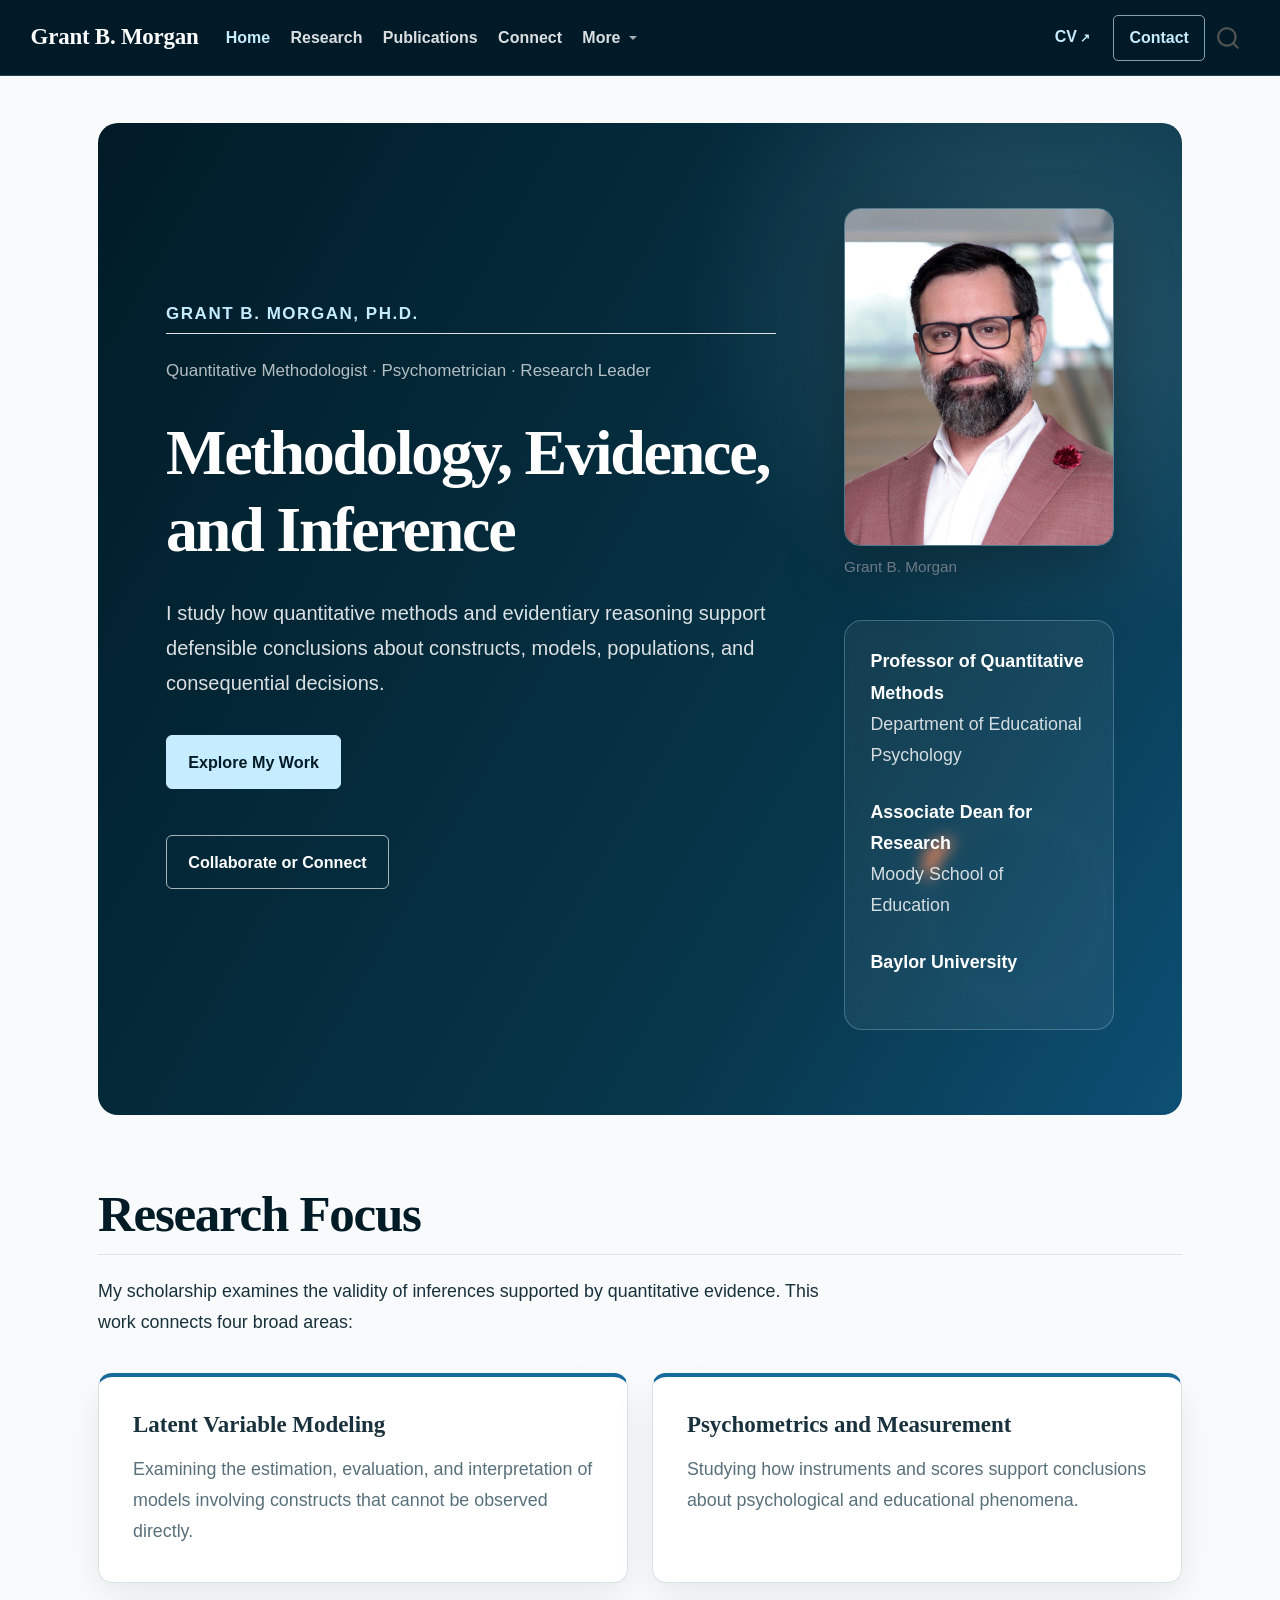
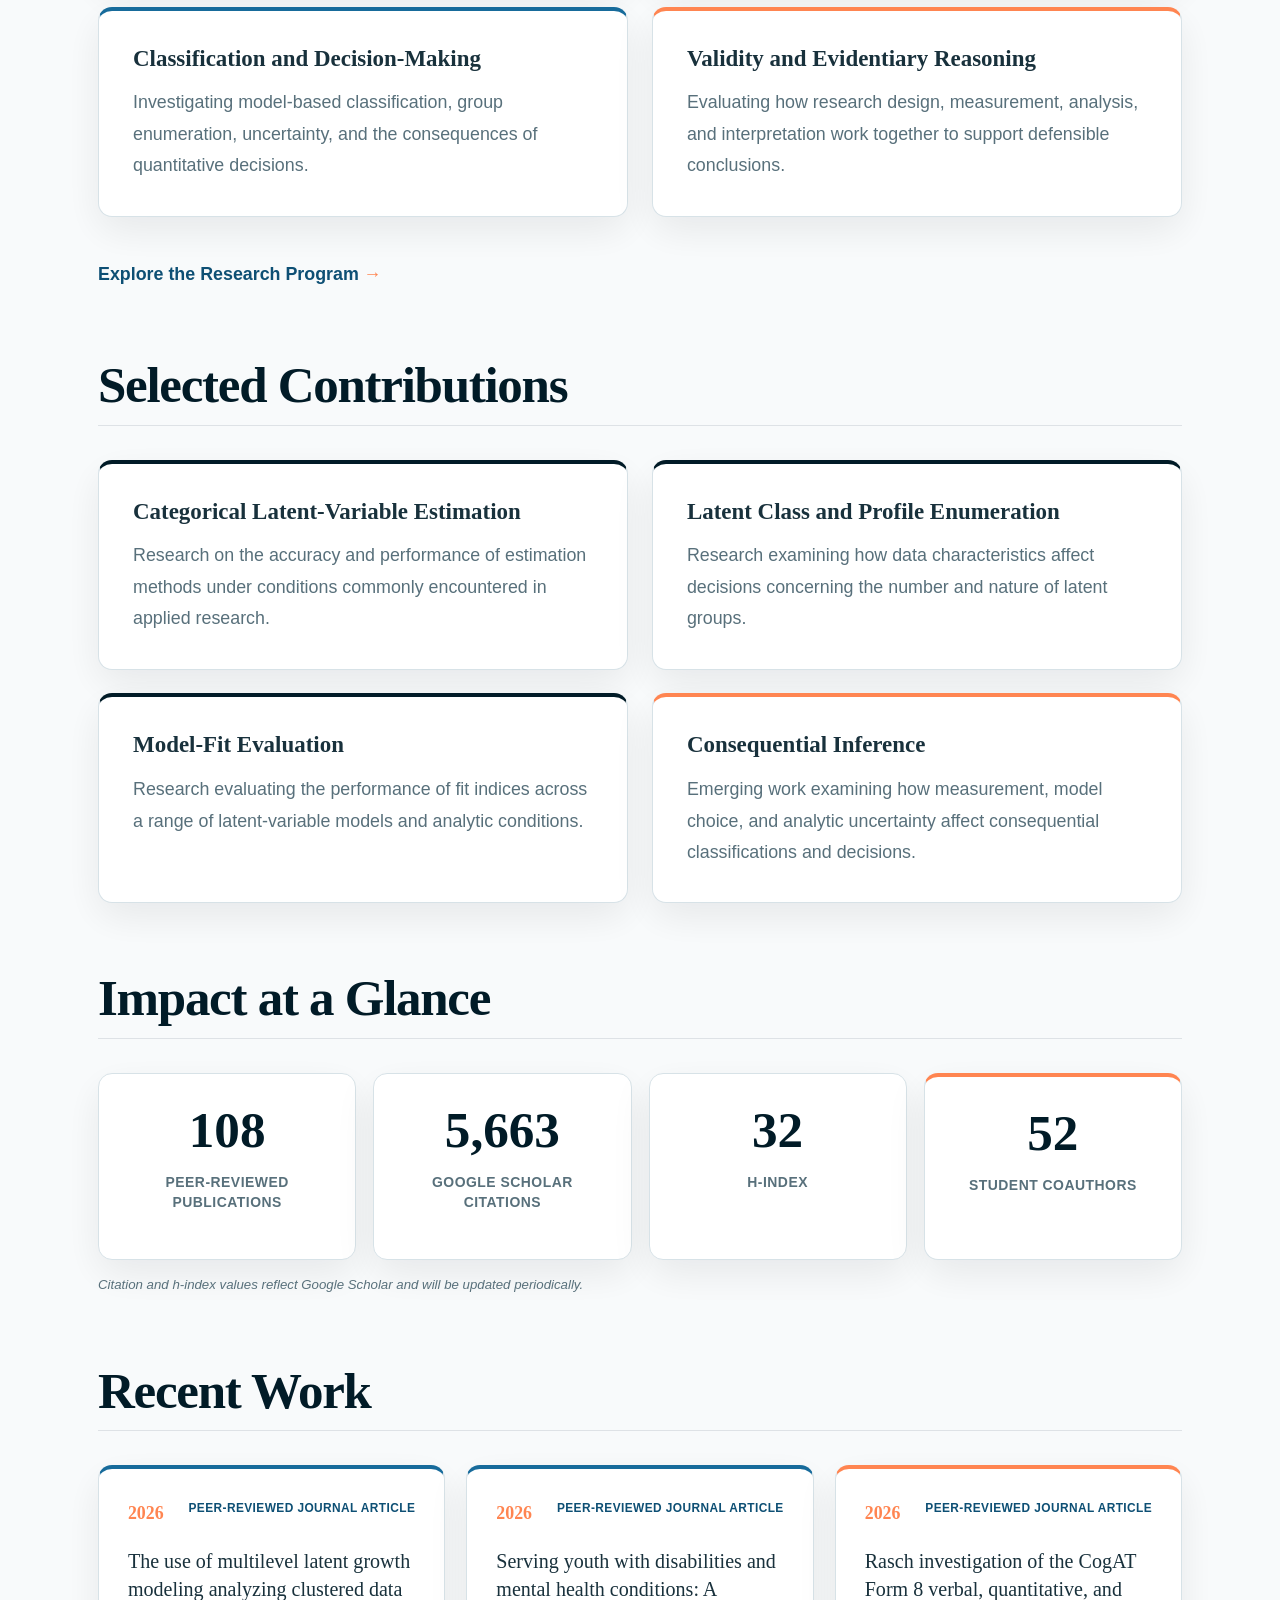
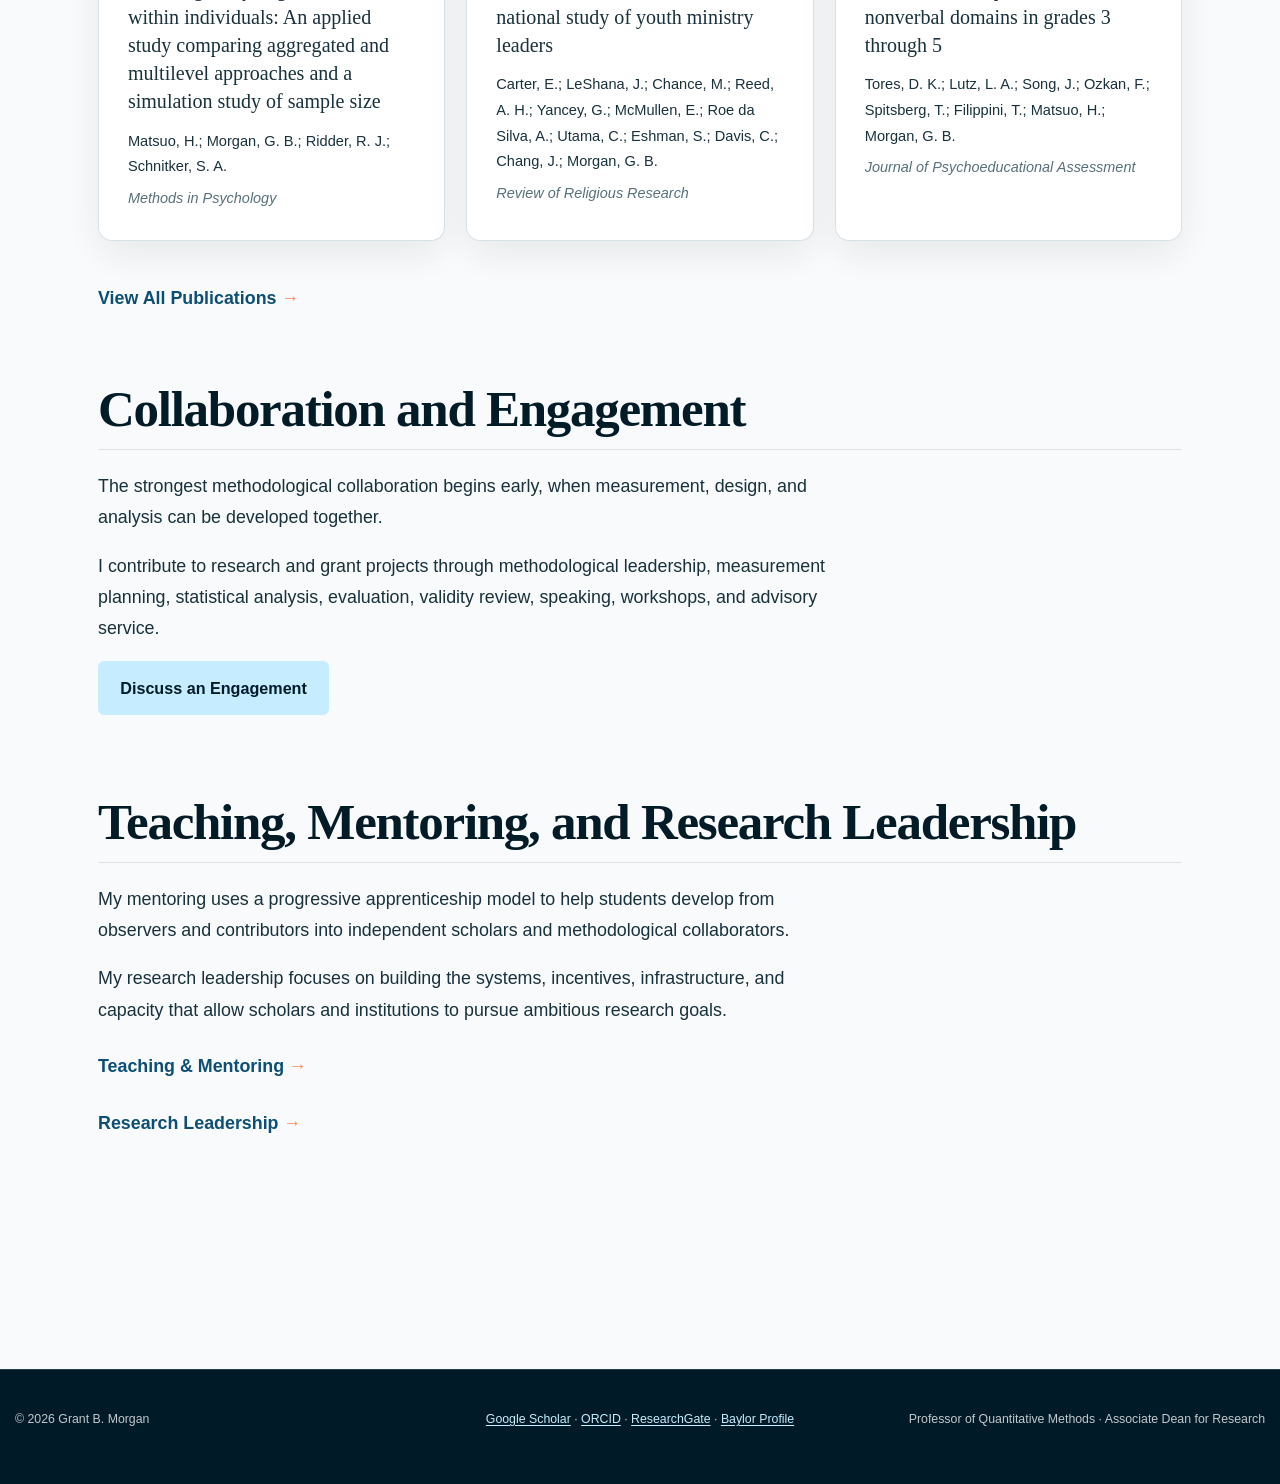
==== docs/index.html @ e9655614 "Initial website commit" ====
<!DOCTYPE html>
<html xmlns="http://www.w3.org/1999/xhtml" lang="en" xml:lang="en"><head>

<meta charset="utf-8">
<meta name="generator" content="quarto-1.9.38">

<meta name="viewport" content="width=device-width, initial-scale=1.0, user-scalable=yes">


<title>Grant B. Morgan</title>
<style>
/* Default styles provided by pandoc.
** See https://pandoc.org/MANUAL.html#variables-for-html for config info.
*/
code{white-space: pre-wrap;}
span.smallcaps{font-variant: small-caps;}
div.columns{display: flex; gap: min(4vw, 1.5em);}
div.column{flex: auto; overflow-x: auto;}
div.hanging-indent{margin-left: 1.5em; text-indent: -1.5em;}
ul.task-list{list-style: none;}
ul.task-list li input[type="checkbox"] {
  width: 0.8em;
  margin: 0 0.8em 0.2em -1em; /* quarto-specific, see https://github.com/quarto-dev/quarto-cli/issues/4556 */ 
  vertical-align: middle;
}
</style>


<script src="site_libs/quarto-nav/quarto-nav.js"></script>
<script src="site_libs/quarto-nav/headroom.min.js"></script>
<script src="site_libs/clipboard/clipboard.min.js"></script>
<script src="site_libs/quarto-search/autocomplete.umd.js"></script>
<script src="site_libs/quarto-search/fuse.min.js"></script>
<script src="site_libs/quarto-search/quarto-search.js"></script>
<meta name="quarto:offset" content="./">
<script src="site_libs/quarto-html/quarto.js" type="module"></script>
<script src="site_libs/quarto-html/tabsets/tabsets.js" type="module"></script>
<script src="site_libs/quarto-html/popper.min.js"></script>
<script src="site_libs/quarto-html/tippy.umd.min.js"></script>
<script src="site_libs/quarto-html/anchor.min.js"></script>
<link href="site_libs/quarto-html/tippy.css" rel="stylesheet">
<link href="site_libs/quarto-html/quarto-syntax-highlighting-15634bcf2e68342d4ad2dfa704d543f6.css" rel="stylesheet" id="quarto-text-highlighting-styles">
<script src="site_libs/bootstrap/bootstrap.min.js"></script>
<link href="site_libs/bootstrap/bootstrap-icons.css" rel="stylesheet">
<link href="site_libs/bootstrap/bootstrap-158031087360bce0ff56dc785ce39e06.min.css" rel="stylesheet" append-hash="true" id="quarto-bootstrap" data-mode="light">
<script id="quarto-search-options" type="application/json">{
  "location": "navbar",
  "copy-button": false,
  "collapse-after": 3,
  "panel-placement": "end",
  "type": "overlay",
  "limit": 50,
  "keyboard-shortcut": [
    "f",
    "/",
    "s"
  ],
  "show-item-context": false,
  "language": {
    "search-no-results-text": "No results",
    "search-matching-documents-text": "matching documents",
    "search-copy-link-title": "Copy link to search",
    "search-hide-matches-text": "Hide additional matches",
    "search-more-match-text": "more match in this document",
    "search-more-matches-text": "more matches in this document",
    "search-clear-button-title": "Clear",
    "search-text-placeholder": "",
    "search-detached-cancel-button-title": "Cancel",
    "search-submit-button-title": "Submit",
    "search-label": "Search"
  }
}</script>


<link rel="stylesheet" href="styles.css">
</head>

<body class="nav-fixed quarto-light">

<div id="quarto-search-results"></div>
  <header id="quarto-header" class="headroom fixed-top">
    <nav class="navbar navbar-expand-lg " data-bs-theme="dark">
      <div class="navbar-container container-fluid">
      <div class="navbar-brand-container mx-auto">
    <a class="navbar-brand" href="./index.html">
    <span class="navbar-title">Grant B. Morgan</span>
    </a>
  </div>
            <div id="quarto-search" class="" title="Search"></div>
          <button class="navbar-toggler" type="button" data-bs-toggle="collapse" data-bs-target="#navbarCollapse" aria-controls="navbarCollapse" role="menu" aria-expanded="false" aria-label="Toggle navigation" onclick="if (window.quartoToggleHeadroom) { window.quartoToggleHeadroom(); }">
  <span class="navbar-toggler-icon"></span>
</button>
          <div class="collapse navbar-collapse" id="navbarCollapse">
            <ul class="navbar-nav navbar-nav-scroll me-auto">
  <li class="nav-item">
    <a class="nav-link active" href="./index.html" aria-current="page"> 
<span class="menu-text">Home</span></a>
  </li>  
  <li class="nav-item">
    <a class="nav-link" href="./research.html"> 
<span class="menu-text">Research</span></a>
  </li>  
  <li class="nav-item">
    <a class="nav-link" href="./publications.html"> 
<span class="menu-text">Publications</span></a>
  </li>  
  <li class="nav-item">
    <a class="nav-link" href="./engagement.html"> 
<span class="menu-text">Connect</span></a>
  </li>  
  <li class="nav-item dropdown ">
    <a class="nav-link dropdown-toggle" href="#" id="nav-menu-more" role="link" data-bs-toggle="dropdown" aria-expanded="false">
 <span class="menu-text">More</span>
    </a>
    <ul class="dropdown-menu" aria-labelledby="nav-menu-more">    
        <li>
    <a class="dropdown-item" href="./teaching.html">
 <span class="dropdown-text">Teaching &amp; Mentoring</span></a>
  </li>  
        <li>
    <a class="dropdown-item" href="./leadership.html">
 <span class="dropdown-text">Leadership</span></a>
  </li>  
        <li>
    <a class="dropdown-item" href="./resources.html">
 <span class="dropdown-text">Resources</span></a>
  </li>  
        <li>
    <a class="dropdown-item" href="./about.html">
 <span class="dropdown-text">About</span></a>
  </li>  
    </ul>
  </li>
</ul>
            <ul class="navbar-nav navbar-nav-scroll ms-auto">
  <li class="nav-item">
    <a class="nav-link" href="./assets/documents/grant-morgan-cv.pdf" target="_blank"> 
<span class="menu-text">CV</span></a>
  </li>  
  <li class="nav-item">
    <a class="nav-link" href="./contact.html"> 
<span class="menu-text">Contact</span></a>
  </li>  
</ul>
          </div> <!-- /navcollapse -->
            <div class="quarto-navbar-tools">
</div>
      </div> <!-- /container-fluid -->
    </nav>
</header>
<!-- content -->
<div id="quarto-content" class="quarto-container page-columns page-rows-contents page-layout-full page-navbar">
<!-- sidebar -->
<!-- margin-sidebar -->
    
<!-- main -->
<main class="content column-page" id="quarto-document-content"><header id="title-block-header" class="quarto-title-block"></header>




<div class="hero-section">
<div class="hero-content">
<section id="grant-b.-morgan-ph.d." class="level2">
<h2 class="anchored" data-anchor-id="grant-b.-morgan-ph.d.">Grant B. Morgan, Ph.D.</h2>
<section id="quantitative-methodologist-psychometrician-research-leader" class="level3">
<h3 class="anchored" data-anchor-id="quantitative-methodologist-psychometrician-research-leader">Quantitative Methodologist · Psychometrician · Research Leader</h3>
</section>
</section>
<section id="methodology-evidence-and-inference" class="level1">
<h1>Methodology, Evidence, and Inference</h1>
<p>I study how quantitative methods and evidentiary reasoning support defensible conclusions about constructs, models, populations, and consequential decisions.</p>
<p><a href="./research.html" class="btn btn-primary">Explore My Work</a></p>
<p><a href="./engagement.html" class="btn btn-outline-primary">Collaborate or Connect</a></p>
</section>
</div>
<div class="hero-profile">
<div class="quarto-figure quarto-figure-center">
<figure class="figure">
<p><img src="assets/images/grant-morgan-headshot.png" class="hero-headshot img-fluid figure-img"></p>
<figcaption>Grant B. Morgan</figcaption>
</figure>
</div>
<div class="hero-appointments">
<p><strong>Professor of Quantitative Methods</strong><br>
Department of Educational Psychology</p>
<p><strong>Associate Dean for Research</strong><br>
Moody School of Education</p>
<p><strong>Baylor University</strong></p>
</div>
</div>
</div>
<section id="research-focus" class="level2">
<h2 class="anchored" data-anchor-id="research-focus">Research Focus</h2>
<p>My scholarship examines the validity of inferences supported by quantitative evidence. This work connects four broad areas:</p>
<div class="research-grid">
<section id="latent-variable-modeling" class="level3 research-card">
<h3 class="anchored" data-anchor-id="latent-variable-modeling">Latent Variable Modeling</h3>
<p>Examining the estimation, evaluation, and interpretation of models involving constructs that cannot be observed directly.</p>
</section>
<section id="psychometrics-and-measurement" class="level3 research-card">
<h3 class="anchored" data-anchor-id="psychometrics-and-measurement">Psychometrics and Measurement</h3>
<p>Studying how instruments and scores support conclusions about psychological and educational phenomena.</p>
</section>
<section id="classification-and-decision-making" class="level3 research-card">
<h3 class="anchored" data-anchor-id="classification-and-decision-making">Classification and Decision-Making</h3>
<p>Investigating model-based classification, group enumeration, uncertainty, and the consequences of quantitative decisions.</p>
</section>
<section id="validity-and-evidentiary-reasoning" class="level3 research-card">
<h3 class="anchored" data-anchor-id="validity-and-evidentiary-reasoning">Validity and Evidentiary Reasoning</h3>
<p>Evaluating how research design, measurement, analysis, and interpretation work together to support defensible conclusions.</p>
</section>
</div>
<p><a href="./research.html" class="section-link">Explore the Research Program</a></p>
</section>
<section id="selected-contributions" class="level2">
<h2 class="anchored" data-anchor-id="selected-contributions">Selected Contributions</h2>
<div class="contribution-grid">
<section id="categorical-latent-variable-estimation" class="level3 contribution-card">
<h3 class="anchored" data-anchor-id="categorical-latent-variable-estimation">Categorical Latent-Variable Estimation</h3>
<p>Research on the accuracy and performance of estimation methods under conditions commonly encountered in applied research.</p>
</section>
<section id="latent-class-and-profile-enumeration" class="level3 contribution-card">
<h3 class="anchored" data-anchor-id="latent-class-and-profile-enumeration">Latent Class and Profile Enumeration</h3>
<p>Research examining how data characteristics affect decisions concerning the number and nature of latent groups.</p>
</section>
<section id="model-fit-evaluation" class="level3 contribution-card">
<h3 class="anchored" data-anchor-id="model-fit-evaluation">Model-Fit Evaluation</h3>
<p>Research evaluating the performance of fit indices across a range of latent-variable models and analytic conditions.</p>
</section>
<section id="consequential-inference" class="level3 contribution-card">
<h3 class="anchored" data-anchor-id="consequential-inference">Consequential Inference</h3>
<p>Emerging work examining how measurement, model choice, and analytic uncertainty affect consequential classifications and decisions.</p>
</section>
</div>
</section>
<section id="impact-at-a-glance" class="level2">
<h2 class="anchored" data-anchor-id="impact-at-a-glance">Impact at a Glance</h2>
<div class="impact-metrics">
<div class="impact-metric">
<p><span class="impact-number">108</span></p>
<p><span class="impact-label">Peer-Reviewed Publications</span></p>
</div>
<div class="impact-metric">
<p><span class="impact-number">5,663</span></p>
<p><span class="impact-label">Google Scholar Citations</span></p>
</div>
<div class="impact-metric">
<p><span class="impact-number">32</span></p>
<p><span class="impact-label">h-index</span></p>
</div>
<div class="impact-metric">
<p><span class="impact-number">52</span></p>
<p><span class="impact-label">Student Coauthors</span></p>
</div>
</div>
<p class="impact-note">
Citation and h-index values reflect Google Scholar and will be updated periodically.
</p>
</section>
<section id="recent-work" class="level2">
<h2 class="anchored" data-anchor-id="recent-work">Recent Work</h2>
<div class="home-publication-grid">
<article class="home-publication-card">
<div class="home-publication-topline">
<span class="home-publication-year">2026</span><span class="home-publication-type">Peer-Reviewed Journal Article</span>
</div>
<h3 class="anchored">
<a href="https://doi.org/10.1016/j.metip.2026.100245" target="_blank" rel="noopener noreferrer">The use of multilevel latent growth modeling analyzing clustered data within individuals: An applied study comparing aggregated and multilevel approaches and a simulation study of sample size</a>
</h3>
<p class="home-publication-authors">
Matsuo, H.; Morgan, G. B.; Ridder, R. J.; Schnitker, S. A.
</p>
<p class="home-publication-source">
<em>Methods in Psychology</em>
</p>
</article>
<article class="home-publication-card">
<div class="home-publication-topline">
<span class="home-publication-year">2026</span><span class="home-publication-type">Peer-Reviewed Journal Article</span>
</div>
<h3 class="anchored">
<a href="https://doi.org/10.1177/0034673X261464746" target="_blank" rel="noopener noreferrer">Serving youth with disabilities and mental health conditions: A national study of youth ministry leaders</a>
</h3>
<p class="home-publication-authors">
Carter, E.; LeShana, J.; Chance, M.; Reed, A. H.; Yancey, G.; McMullen, E.; Roe da Silva, A.; Utama, C.; Eshman, S.; Davis, C.; Chang, J.; Morgan, G. B.
</p>
<p class="home-publication-source">
<em>Review of Religious Research</em>
</p>
</article>
<article class="home-publication-card">
<div class="home-publication-topline">
<span class="home-publication-year">2026</span><span class="home-publication-type">Peer-Reviewed Journal Article</span>
</div>
<h3 class="anchored">
<a href="https://doi.org/10.1177/07342829251381509" target="_blank" rel="noopener noreferrer">Rasch investigation of the CogAT Form 8 verbal, quantitative, and nonverbal domains in grades 3 through 5</a>
</h3>
<p class="home-publication-authors">
Tores, D. K.; Lutz, L. A.; Song, J.; Ozkan, F.; Spitsberg, T.; Filippini, T.; Matsuo, H.; Morgan, G. B.
</p>
<p class="home-publication-source">
<em>Journal of Psychoeducational Assessment</em>
</p>
</article>
</div>
<p><a href="./publications.html" class="section-link">View All Publications</a></p>
</section>
<section id="collaboration-and-engagement" class="level2">
<h2 class="anchored" data-anchor-id="collaboration-and-engagement">Collaboration and Engagement</h2>
<p>The strongest methodological collaboration begins early, when measurement, design, and analysis can be developed together.</p>
<p>I contribute to research and grant projects through methodological leadership, measurement planning, statistical analysis, evaluation, validity review, speaking, workshops, and advisory service.</p>
<p><a href="./engagement.html" class="btn btn-primary">Discuss an Engagement</a></p>
</section>
<section id="teaching-mentoring-and-research-leadership" class="level2">
<h2 class="anchored" data-anchor-id="teaching-mentoring-and-research-leadership">Teaching, Mentoring, and Research Leadership</h2>
<p>My mentoring uses a progressive apprenticeship model to help students develop from observers and contributors into independent scholars and methodological collaborators.</p>
<p>My research leadership focuses on building the systems, incentives, infrastructure, and capacity that allow scholars and institutions to pursue ambitious research goals.</p>
<p><a href="./teaching.html" class="section-link">Teaching &amp; Mentoring</a></p>
<p><a href="./leadership.html" class="section-link">Research Leadership</a></p>


</section>

</main> <!-- /main -->
<script id="quarto-html-after-body" type="application/javascript">
  window.document.addEventListener("DOMContentLoaded", function (event) {
    const icon = "";
    const anchorJS = new window.AnchorJS();
    anchorJS.options = {
      placement: 'right',
      icon: icon
    };
    anchorJS.add('.anchored');
    const isCodeAnnotation = (el) => {
      for (const clz of el.classList) {
        if (clz.startsWith('code-annotation-')) {                     
          return true;
        }
      }
      return false;
    }
    const onCopySuccess = function(e) {
      // button target
      const button = e.trigger;
      // don't keep focus
      button.blur();
      // flash "checked"
      button.classList.add('code-copy-button-checked');
      var currentTitle = button.getAttribute("title");
      button.setAttribute("title", "Copied!");
      let tooltip;
      if (window.bootstrap) {
        button.setAttribute("data-bs-toggle", "tooltip");
        button.setAttribute("data-bs-placement", "left");
        button.setAttribute("data-bs-title", "Copied!");
        tooltip = new bootstrap.Tooltip(button, 
          { trigger: "manual", 
            customClass: "code-copy-button-tooltip",
            offset: [0, -8]});
        tooltip.show();    
      }
      setTimeout(function() {
        if (tooltip) {
          tooltip.hide();
          button.removeAttribute("data-bs-title");
          button.removeAttribute("data-bs-toggle");
          button.removeAttribute("data-bs-placement");
        }
        button.setAttribute("title", currentTitle);
        button.classList.remove('code-copy-button-checked');
      }, 1000);
      // clear code selection
      e.clearSelection();
    }
    const getTextToCopy = function(trigger) {
      const outerScaffold = trigger.parentElement.cloneNode(true);
      const codeEl = outerScaffold.querySelector('code');
      for (const childEl of codeEl.children) {
        if (isCodeAnnotation(childEl)) {
          childEl.remove();
        }
      }
      return codeEl.innerText;
    }
    const clipboard = new window.ClipboardJS('.code-copy-button:not([data-in-quarto-modal])', {
      text: getTextToCopy
    });
    clipboard.on('success', onCopySuccess);
    if (window.document.getElementById('quarto-embedded-source-code-modal')) {
      const clipboardModal = new window.ClipboardJS('.code-copy-button[data-in-quarto-modal]', {
        text: getTextToCopy,
        container: window.document.getElementById('quarto-embedded-source-code-modal')
      });
      clipboardModal.on('success', onCopySuccess);
    }
      var localhostRegex = new RegExp(/^(?:http|https):\/\/localhost\:?[0-9]*\//);
      var mailtoRegex = new RegExp(/^mailto:/);
        var filterRegex = new RegExp('/' + window.location.host + '/');
      var isInternal = (href) => {
          return filterRegex.test(href) || localhostRegex.test(href) || mailtoRegex.test(href);
      }
      // Inspect non-navigation links and adorn them if external
     var links = window.document.querySelectorAll('a[href]:not(.nav-link):not(.navbar-brand):not(.toc-action):not(.sidebar-link):not(.sidebar-item-toggle):not(.pagination-link):not(.no-external):not([aria-hidden]):not(.dropdown-item):not(.quarto-navigation-tool):not(.about-link)');
      for (var i=0; i<links.length; i++) {
        const link = links[i];
        if (!isInternal(link.href)) {
          // undo the damage that might have been done by quarto-nav.js in the case of
          // links that we want to consider external
          if (link.dataset.originalHref !== undefined) {
            link.href = link.dataset.originalHref;
          }
        }
      }
    function tippyHover(el, contentFn, onTriggerFn, onUntriggerFn) {
      const config = {
        allowHTML: true,
        maxWidth: 500,
        delay: 100,
        arrow: false,
        appendTo: function(el) {
            return el.parentElement;
        },
        interactive: true,
        interactiveBorder: 10,
        theme: 'quarto',
        placement: 'bottom-start',
      };
      if (contentFn) {
        config.content = contentFn;
      }
      if (onTriggerFn) {
        config.onTrigger = onTriggerFn;
      }
      if (onUntriggerFn) {
        config.onUntrigger = onUntriggerFn;
      }
      window.tippy(el, config); 
    }
    const noterefs = window.document.querySelectorAll('a[role="doc-noteref"]');
    for (var i=0; i<noterefs.length; i++) {
      const ref = noterefs[i];
      tippyHover(ref, function() {
        // use id or data attribute instead here
        let href = ref.getAttribute('data-footnote-href') || ref.getAttribute('href');
        try { href = new URL(href).hash; } catch {}
        const id = href.replace(/^#\/?/, "");
        const note = window.document.getElementById(id);
        if (note) {
          return note.innerHTML;
        } else {
          return "";
        }
      });
    }
    const xrefs = window.document.querySelectorAll('a.quarto-xref');
    const processXRef = (id, note) => {
      // Strip column container classes
      const stripColumnClz = (el) => {
        el.classList.remove("page-full", "page-columns");
        if (el.children) {
          for (const child of el.children) {
            stripColumnClz(child);
          }
        }
      }
      stripColumnClz(note)
      if (id === null || id.startsWith('sec-')) {
        // Special case sections, only their first couple elements
        const container = document.createElement("div");
        if (note.children && note.children.length > 2) {
          container.appendChild(note.children[0].cloneNode(true));
          for (let i = 1; i < note.children.length; i++) {
            const child = note.children[i];
            if (child.tagName === "P" && child.innerText === "") {
              continue;
            } else {
              container.appendChild(child.cloneNode(true));
              break;
            }
          }
          if (window.Quarto?.typesetMath) {
            window.Quarto.typesetMath(container);
          }
          return container.innerHTML
        } else {
          if (window.Quarto?.typesetMath) {
            window.Quarto.typesetMath(note);
          }
          return note.innerHTML;
        }
      } else {
        // Remove any anchor links if they are present
        const anchorLink = note.querySelector('a.anchorjs-link');
        if (anchorLink) {
          anchorLink.remove();
        }
        if (window.Quarto?.typesetMath) {
          window.Quarto.typesetMath(note);
        }
        if (note.classList.contains("callout")) {
          return note.outerHTML;
        } else {
          return note.innerHTML;
        }
      }
    }
    for (var i=0; i<xrefs.length; i++) {
      const xref = xrefs[i];
      tippyHover(xref, undefined, function(instance) {
        instance.disable();
        let url = xref.getAttribute('href');
        let hash = undefined; 
        if (url.startsWith('#')) {
          hash = url;
        } else {
          try { hash = new URL(url).hash; } catch {}
        }
        if (hash) {
          const id = hash.replace(/^#\/?/, "");
          const note = window.document.getElementById(id);
          if (note !== null) {
            try {
              const html = processXRef(id, note.cloneNode(true));
              instance.setContent(html);
            } finally {
              instance.enable();
              instance.show();
            }
          } else {
            // See if we can fetch this
            fetch(url.split('#')[0])
            .then(res => res.text())
            .then(html => {
              const parser = new DOMParser();
              const htmlDoc = parser.parseFromString(html, "text/html");
              const note = htmlDoc.getElementById(id);
              if (note !== null) {
                const html = processXRef(id, note);
                instance.setContent(html);
              } 
            }).finally(() => {
              instance.enable();
              instance.show();
            });
          }
        } else {
          // See if we can fetch a full url (with no hash to target)
          // This is a special case and we should probably do some content thinning / targeting
          fetch(url)
          .then(res => res.text())
          .then(html => {
            const parser = new DOMParser();
            const htmlDoc = parser.parseFromString(html, "text/html");
            const note = htmlDoc.querySelector('main.content');
            if (note !== null) {
              // This should only happen for chapter cross references
              // (since there is no id in the URL)
              // remove the first header
              if (note.children.length > 0 && note.children[0].tagName === "HEADER") {
                note.children[0].remove();
              }
              const html = processXRef(null, note);
              instance.setContent(html);
            } 
          }).finally(() => {
            instance.enable();
            instance.show();
          });
        }
      }, function(instance) {
      });
    }
        let selectedAnnoteEl;
        const selectorForAnnotation = ( cell, annotation) => {
          let cellAttr = 'data-code-cell="' + cell + '"';
          let lineAttr = 'data-code-annotation="' +  annotation + '"';
          const selector = 'span[' + cellAttr + '][' + lineAttr + ']';
          return selector;
        }
        const selectCodeLines = (annoteEl) => {
          const doc = window.document;
          const targetCell = annoteEl.getAttribute("data-target-cell");
          const targetAnnotation = annoteEl.getAttribute("data-target-annotation");
          const annoteSpan = window.document.querySelector(selectorForAnnotation(targetCell, targetAnnotation));
          const lines = annoteSpan.getAttribute("data-code-lines").split(",");
          const lineIds = lines.map((line) => {
            return targetCell + "-" + line;
          })
          let top = null;
          let height = null;
          let parent = null;
          if (lineIds.length > 0) {
              //compute the position of the single el (top and bottom and make a div)
              const el = window.document.getElementById(lineIds[0]);
              top = el.offsetTop;
              height = el.offsetHeight;
              parent = el.parentElement.parentElement;
            if (lineIds.length > 1) {
              const lastEl = window.document.getElementById(lineIds[lineIds.length - 1]);
              const bottom = lastEl.offsetTop + lastEl.offsetHeight;
              height = bottom - top;
            }
            if (top !== null && height !== null && parent !== null) {
              // cook up a div (if necessary) and position it 
              let div = window.document.getElementById("code-annotation-line-highlight");
              if (div === null) {
                div = window.document.createElement("div");
                div.setAttribute("id", "code-annotation-line-highlight");
                div.style.position = 'absolute';
                parent.appendChild(div);
              }
              div.style.top = top - 2 + "px";
              div.style.height = height + 4 + "px";
              div.style.left = 0;
              let gutterDiv = window.document.getElementById("code-annotation-line-highlight-gutter");
              if (gutterDiv === null) {
                gutterDiv = window.document.createElement("div");
                gutterDiv.setAttribute("id", "code-annotation-line-highlight-gutter");
                gutterDiv.style.position = 'absolute';
                const codeCell = window.document.getElementById(targetCell);
                const gutter = codeCell.querySelector('.code-annotation-gutter');
                gutter.appendChild(gutterDiv);
              }
              gutterDiv.style.top = top - 2 + "px";
              gutterDiv.style.height = height + 4 + "px";
            }
            selectedAnnoteEl = annoteEl;
          }
        };
        const unselectCodeLines = () => {
          const elementsIds = ["code-annotation-line-highlight", "code-annotation-line-highlight-gutter"];
          elementsIds.forEach((elId) => {
            const div = window.document.getElementById(elId);
            if (div) {
              div.remove();
            }
          });
          selectedAnnoteEl = undefined;
        };
          // Handle positioning of the toggle
      window.addEventListener(
        "resize",
        throttle(() => {
          elRect = undefined;
          if (selectedAnnoteEl) {
            selectCodeLines(selectedAnnoteEl);
          }
        }, 10)
      );
      function throttle(fn, ms) {
      let throttle = false;
      let timer;
        return (...args) => {
          if(!throttle) { // first call gets through
              fn.apply(this, args);
              throttle = true;
          } else { // all the others get throttled
              if(timer) clearTimeout(timer); // cancel #2
              timer = setTimeout(() => {
                fn.apply(this, args);
                timer = throttle = false;
              }, ms);
          }
        };
      }
        // Attach click handler to the DT
        const annoteDls = window.document.querySelectorAll('dt[data-target-cell]');
        for (const annoteDlNode of annoteDls) {
          annoteDlNode.addEventListener('click', (event) => {
            const clickedEl = event.target;
            if (clickedEl !== selectedAnnoteEl) {
              unselectCodeLines();
              const activeEl = window.document.querySelector('dt[data-target-cell].code-annotation-active');
              if (activeEl) {
                activeEl.classList.remove('code-annotation-active');
              }
              selectCodeLines(clickedEl);
              clickedEl.classList.add('code-annotation-active');
            } else {
              // Unselect the line
              unselectCodeLines();
              clickedEl.classList.remove('code-annotation-active');
            }
          });
        }
    const findCites = (el) => {
      const parentEl = el.parentElement;
      if (parentEl) {
        const cites = parentEl.dataset.cites;
        if (cites) {
          return {
            el,
            cites: cites.split(' ')
          };
        } else {
          return findCites(el.parentElement)
        }
      } else {
        return undefined;
      }
    };
    var bibliorefs = window.document.querySelectorAll('a[role="doc-biblioref"]');
    for (var i=0; i<bibliorefs.length; i++) {
      const ref = bibliorefs[i];
      const citeInfo = findCites(ref);
      if (citeInfo) {
        tippyHover(citeInfo.el, function() {
          var popup = window.document.createElement('div');
          citeInfo.cites.forEach(function(cite) {
            var citeDiv = window.document.createElement('div');
            citeDiv.classList.add('hanging-indent');
            citeDiv.classList.add('csl-entry');
            var biblioDiv = window.document.getElementById('ref-' + cite);
            if (biblioDiv) {
              citeDiv.innerHTML = biblioDiv.innerHTML;
            }
            popup.appendChild(citeDiv);
          });
          return popup.innerHTML;
        });
      }
    }
  });
  </script>
</div> <!-- /content -->
<footer class="footer">
  <div class="nav-footer">
    <div class="nav-footer-left">
<p>© 2026 Grant B. Morgan</p>
</div>   
    <div class="nav-footer-center">
<p><a href="https://scholar.google.com/citations?user=4su2ni8AAAAJ&amp;hl=en">Google Scholar</a> · <a href="https://orcid.org/0000-0002-3077-4643">ORCID</a> · <a href="https://www.researchgate.net/profile/Grant-Morgan-4">ResearchGate</a> · <a href="https://edp.soe.baylor.edu/grant-morgan">Baylor Profile</a></p>
</div>
    <div class="nav-footer-right">
<p>Professor of Quantitative Methods · Associate Dean for Research</p>
</div>
  </div>
</footer>




</body></html>
---- docs/site_libs/quarto-html/tippy.css ----
.tippy-box[data-animation=fade][data-state=hidden]{opacity:0}[data-tippy-root]{max-width:calc(100vw - 10px)}.tippy-box{position:relative;background-color:#333;color:#fff;border-radius:4px;font-size:14px;line-height:1.4;white-space:normal;outline:0;transition-property:transform,visibility,opacity}.tippy-box[data-placement^=top]>.tippy-arrow{bottom:0}.tippy-box[data-placement^=top]>.tippy-arrow:before{bottom:-7px;left:0;border-width:8px 8px 0;border-top-color:initial;transform-origin:center top}.tippy-box[data-placement^=bottom]>.tippy-arrow{top:0}.tippy-box[data-placement^=bottom]>.tippy-arrow:before{top:-7px;left:0;border-width:0 8px 8px;border-bottom-color:initial;transform-origin:center bottom}.tippy-box[data-placement^=left]>.tippy-arrow{right:0}.tippy-box[data-placement^=left]>.tippy-arrow:before{border-width:8px 0 8px 8px;border-left-color:initial;right:-7px;transform-origin:center left}.tippy-box[data-placement^=right]>.tippy-arrow{left:0}.tippy-box[data-placement^=right]>.tippy-arrow:before{left:-7px;border-width:8px 8px 8px 0;border-right-color:initial;transform-origin:center right}.tippy-box[data-inertia][data-state=visible]{transition-timing-function:cubic-bezier(.54,1.5,.38,1.11)}.tippy-arrow{width:16px;height:16px;color:#333}.tippy-arrow:before{content:"";position:absolute;border-color:transparent;border-style:solid}.tippy-content{position:relative;padding:5px 9px;z-index:1}
---- docs/site_libs/quarto-html/quarto-syntax-highlighting-15634bcf2e68342d4ad2dfa704d543f6.css ----
/* quarto syntax highlight colors */
:root {
  --quarto-hl-ot-color: #003B4F;
  --quarto-hl-at-color: #657422;
  --quarto-hl-ss-color: #20794D;
  --quarto-hl-an-color: #5E5E5E;
  --quarto-hl-fu-color: #4758AB;
  --quarto-hl-st-color: #20794D;
  --quarto-hl-cf-color: #003B4F;
  --quarto-hl-op-color: #5E5E5E;
  --quarto-hl-er-color: #AD0000;
  --quarto-hl-bn-color: #AD0000;
  --quarto-hl-al-color: #AD0000;
  --quarto-hl-va-color: #111111;
  --quarto-hl-bu-color: inherit;
  --quarto-hl-ex-color: inherit;
  --quarto-hl-pp-color: #AD0000;
  --quarto-hl-in-color: #5E5E5E;
  --quarto-hl-vs-color: #20794D;
  --quarto-hl-wa-color: #5E5E5E;
  --quarto-hl-do-color: #5E5E5E;
  --quarto-hl-im-color: #00769E;
  --quarto-hl-ch-color: #20794D;
  --quarto-hl-dt-color: #AD0000;
  --quarto-hl-fl-color: #AD0000;
  --quarto-hl-co-color: #5E5E5E;
  --quarto-hl-cv-color: #5E5E5E;
  --quarto-hl-cn-color: #8f5902;
  --quarto-hl-sc-color: #5E5E5E;
  --quarto-hl-dv-color: #AD0000;
  --quarto-hl-kw-color: #003B4F;
}

/* other quarto variables */
:root {
  --quarto-font-monospace: SFMono-Regular, Menlo, Monaco, Consolas, "Liberation Mono", "Courier New", monospace;
}

/* syntax highlight based on Pandoc's rules */
pre > code.sourceCode > span {
  color: #003B4F;
}

code.sourceCode > span {
  color: #003B4F;
}

div.sourceCode,
div.sourceCode pre.sourceCode {
  color: #003B4F;
}

/* Normal */
code span {
  color: #003B4F;
}

/* Alert */
code span.al {
  color: #AD0000;
  font-style: inherit;
}

/* Annotation */
code span.an {
  color: #5E5E5E;
  font-style: inherit;
}

/* Attribute */
code span.at {
  color: #657422;
  font-style: inherit;
}

/* BaseN */
code span.bn {
  color: #AD0000;
  font-style: inherit;
}

/* BuiltIn */
code span.bu {
  font-style: inherit;
}

/* ControlFlow */
code span.cf {
  color: #003B4F;
  font-weight: bold;
  font-style: inherit;
}

/* Char */
code span.ch {
  color: #20794D;
  font-style: inherit;
}

/* Constant */
code span.cn {
  color: #8f5902;
  font-style: inherit;
}

/* Comment */
code span.co {
  color: #5E5E5E;
  font-style: inherit;
}

/* CommentVar */
code span.cv {
  color: #5E5E5E;
  font-style: italic;
}

/* Documentation */
code span.do {
  color: #5E5E5E;
  font-style: italic;
}

/* DataType */
code span.dt {
  color: #AD0000;
  font-style: inherit;
}

/* DecVal */
code span.dv {
  color: #AD0000;
  font-style: inherit;
}

/* Error */
code span.er {
  color: #AD0000;
  font-style: inherit;
}

/* Extension */
code span.ex {
  font-style: inherit;
}

/* Float */
code span.fl {
  color: #AD0000;
  font-style: inherit;
}

/* Function */
code span.fu {
  color: #4758AB;
  font-style: inherit;
}

/* Import */
code span.im {
  color: #00769E;
  font-style: inherit;
}

/* Information */
code span.in {
  color: #5E5E5E;
  font-style: inherit;
}

/* Keyword */
code span.kw {
  color: #003B4F;
  font-weight: bold;
  font-style: inherit;
}

/* Operator */
code span.op {
  color: #5E5E5E;
  font-style: inherit;
}

/* Other */
code span.ot {
  color: #003B4F;
  font-style: inherit;
}

/* Preprocessor */
code span.pp {
  color: #AD0000;
  font-style: inherit;
}

/* SpecialChar */
code span.sc {
  color: #5E5E5E;
  font-style: inherit;
}

/* SpecialString */
code span.ss {
  color: #20794D;
  font-style: inherit;
}

/* String */
code span.st {
  color: #20794D;
  font-style: inherit;
}

/* Variable */
code span.va {
  color: #111111;
  font-style: inherit;
}

/* VerbatimString */
code span.vs {
  color: #20794D;
  font-style: inherit;
}

/* Warning */
code span.wa {
  color: #5E5E5E;
  font-style: italic;
}

.prevent-inlining {
  content: "</";
}

/*# sourceMappingURL=f23921c56f73e400b49028c9186a1aa0.css.map */
---- docs/styles.css ----
/*-- scss:defaults --*/

/* =========================================================
   GRANT B. MORGAN — WEBSITE DESIGN SYSTEM
   ========================================================= */

/* ---------- Color palette ---------- */

:root {
  --gbm-navy: #001b27;
  --gbm-pale-blue: #c5ecff;
  --gbm-red: #FF8551;
  --gbm-blue: #176b9b;
  --gbm-blue-dark: #0d4f74;
  --gbm-off-white: #f8fafb;
  --gbm-white: #ffffff;
  --gbm-text: #18313c;
  --gbm-muted: #58707b;
  --gbm-border: #d7e2e7;
  --gbm-shadow: 0 14px 40px rgba(0, 27, 39, 0.08);
}

/* ---------- Global styles ---------- */

html {
  scroll-behavior: smooth;
}

body {
  background-color: var(--gbm-off-white);
  color: var(--gbm-text);
  font-family: Arial, Helvetica, sans-serif;
  font-size: 1.05rem;
  line-height: 1.75;
}

main {
  overflow: visible;
}

a {
  color: var(--gbm-blue-dark);
  text-decoration-thickness: 0.08em;
  text-underline-offset: 0.16em;
}

a:hover,
a:focus {
  color: var(--gbm-red);
}

h1,
h2,
h3,
h4,
h5,
h6 {
  color: var(--gbm-navy);
  font-family: Georgia, "Times New Roman", serif;
  font-weight: 700;
  line-height: 1.2;
}

h1 {
  font-size: clamp(2.6rem, 6vw, 5rem);
  letter-spacing: -0.035em;
}

h2 {
  margin-top: 3.75rem;
  margin-bottom: 1.25rem;
  font-size: clamp(2rem, 4vw, 3rem);
  letter-spacing: -0.025em;
}

h3 {
  font-size: 1.35rem;
}

p {
  max-width: 74ch;
}

/* ---------- Navigation ---------- */

.navbar {
  min-height: 76px;
  background-color: var(--gbm-navy) !important;
  border-bottom: 1px solid rgba(197, 236, 255, 0.18);
  box-shadow: none;
}

.navbar-brand {
  color: var(--gbm-white) !important;
  font-family: Georgia, "Times New Roman", serif;
  font-size: 1.35rem;
  font-weight: 700;
  letter-spacing: -0.01em;
}

.navbar-nav .nav-link {
  color: rgba(255, 255, 255, 0.86) !important;
  font-size: 0.94rem;
  font-weight: 600;
}

.navbar-nav .nav-link:hover,
.navbar-nav .nav-link:focus,
.navbar-nav .nav-link.active {
  color: var(--gbm-pale-blue) !important;
}

.navbar-toggler {
  border-color: rgba(255, 255, 255, 0.45);
}

.navbar .quarto-navbar-tools .quarto-navigation-tool {
  color: var(--gbm-white);
}

.navbar-nav .nav-link[href$="grant-morgan-cv.pdf"] {
  margin-left: 0.75rem;
  color: var(--gbm-pale-blue) !important;
  font-weight: 700;
}

.navbar-nav .nav-link[href$="grant-morgan-cv.pdf"]::after {
  content: " ↗";
  font-size: 0.75em;
}

.navbar-nav .nav-link[href$="grant-morgan-cv.pdf"]:hover,
.navbar-nav .nav-link[href$="grant-morgan-cv.pdf"]:focus {
  color: var(--gbm-white) !important;
}

.navbar-nav .nav-link[href$="contact.html"] {
  margin-left: 0.75rem;
  padding: 0.48rem 0.9rem !important;
  border: 1px solid rgba(197, 236, 255, 0.65);
  border-radius: 5px;
  color: var(--gbm-pale-blue) !important;
}

.navbar-nav .nav-link[href$="contact.html"]:hover,
.navbar-nav .nav-link[href$="contact.html"]:focus {
  border-color: var(--gbm-white);
  background-color: rgba(255, 255, 255, 0.08);
  color: var(--gbm-white) !important;
}
/* ---------- General page layout ---------- */

.page-layout-full .content {
  max-width: none;
}

#quarto-content {
  padding-bottom: 4rem;
}

main.content {
  max-width: 1180px;
  margin: 0 auto;
  padding-left: 1.5rem;
  padding-right: 1.5rem;
}

/* ---------- Homepage hero ---------- */

.hero-section {
  display: grid;
  grid-template-columns: minmax(0, 1.6fr) minmax(270px, 0.7fr);
  gap: 4rem;
  align-items: center;
  min-height: 640px;
  width: 100%;
  margin: 2rem 0 4rem;
  padding: 5rem 4rem;
  box-sizing: border-box;
  overflow: hidden;
  border-radius: 20px;
  color: var(--gbm-white);
  background:
    radial-gradient(
      circle at 86% 18%,
      rgba(197, 236, 255, 0.18),
      transparent 28%
    ),
    linear-gradient(
      120deg,
      var(--gbm-navy) 0%,
      #07364a 68%,
      #0d4f74 100%
    );
  position: relative;
}

.hero-section::after {
  content: "";
  position: absolute;
  right: 7%;
  bottom: 12%;
  width: 180px;
  height: 180px;
  border: 1px solid rgba(197, 236, 255, 0.24);
  border-radius: 50%;
  box-shadow:
    -65px -40px 0 -63px var(--gbm-red),
    -115px 28px 0 -113px var(--gbm-pale-blue);
  pointer-events: none;
}

.hero-content {
  position: relative;
  z-index: 1;
  min-width: 0;
  margin: 0;
  padding: 0;
  transform: none;
}

.hero-content h2 {
  margin-top: 0;
  margin-bottom: 0.65rem;
  color: var(--gbm-pale-blue);
  font-family: Arial, Helvetica, sans-serif;
  font-size: 1rem;
  font-weight: 700;
  letter-spacing: 0.09em;
  text-transform: uppercase;
}

.hero-content h3 {
  margin-bottom: 1.5rem;
  color: rgba(255, 255, 255, 0.78);
  font-family: Arial, Helvetica, sans-serif;
  font-size: 1rem;
  font-weight: 500;
}

.hero-content h1 {
  max-width: 820px;
  margin-bottom: 1.6rem;
  color: var(--gbm-white);
  font-size: clamp(2.8rem, 5vw, 4.5rem);
  overflow-wrap: normal;
  word-break: normal;
}

.hero-content p {
  max-width: 700px;
  margin-bottom: 2rem;
  color: rgba(255, 255, 255, 0.86);
  font-size: 1.18rem;
}

.hero-profile {
  position: relative;
  z-index: 1;
  display: flex;
  flex-direction: column;
  gap: 1.25rem;
  align-items: center;
}

.hero-headshot {
  display: block;
  width: min(100%, 300px);
  aspect-ratio: 4 / 5;
  object-fit: cover;
  object-position: center top;
  border: 1px solid rgba(197, 236, 255, 0.35);
  border-radius: 16px;
  box-shadow: 0 22px 60px rgba(0, 0, 0, 0.28);
}

.hero-appointments {
  position: relative;
  z-index: 1;
  padding: 1.5rem;
  border: 1px solid rgba(197, 236, 255, 0.26);
  border-radius: 18px;
  background-color: rgba(255, 255, 255, 0.06);
  backdrop-filter: blur(8px);
}

.hero-appointments p {
  margin-bottom: 1.5rem;
  color: rgba(255, 255, 255, 0.82);
}

.hero-appointments strong {
  color: var(--gbm-white);
}

/* ---------- Buttons ---------- */

.btn {
  margin-right: 0.7rem;
  margin-bottom: 0.7rem;
  padding: 0.82rem 1.25rem;
  border-radius: 6px;
  font-size: 0.95rem;
  font-weight: 700;
  text-decoration: none;
}

.btn-primary {
  border-color: var(--gbm-pale-blue);
  background-color: var(--gbm-pale-blue);
  color: var(--gbm-navy);
}

.btn-primary:hover,
.btn-primary:focus {
  border-color: var(--gbm-white);
  background-color: var(--gbm-white);
  color: var(--gbm-navy);
}

.btn-outline-primary {
  border-color: rgba(255, 255, 255, 0.65);
  color: var(--gbm-white);
}

.btn-outline-primary:hover,
.btn-outline-primary:focus {
  border-color: var(--gbm-white);
  background-color: rgba(255, 255, 255, 0.1);
  color: var(--gbm-white);
}

/* ---------- Research and contribution grids ---------- */

.research-grid,
.contribution-grid {
  display: grid;
  grid-template-columns: repeat(2, minmax(0, 1fr));
  gap: 1.4rem;
  margin: 2rem 0;
}

.research-card,
.contribution-card {
  min-height: 210px;
  padding: 2rem;
  border: 1px solid var(--gbm-border);
  border-radius: 14px;
  background-color: var(--gbm-white);
  box-shadow: var(--gbm-shadow);
  transition:
    transform 180ms ease,
    box-shadow 180ms ease,
    border-color 180ms ease;
}

.research-card:hover,
.contribution-card:hover {
  transform: translateY(-4px);
  border-color: #a8cddd;
  box-shadow: 0 18px 48px rgba(0, 27, 39, 0.12);
}

.research-card {
  border-top: 4px solid var(--gbm-blue);
}

.contribution-card {
  border-top: 4px solid var(--gbm-navy);
}

.research-card:nth-child(4),
.contribution-card:nth-child(4) {
  border-top-color: var(--gbm-red);
}

.research-card h3,
.contribution-card h3 {
  margin-top: 0;
  margin-bottom: 0.9rem;
}

.research-card p,
.contribution-card p {
  margin-bottom: 0;
  color: var(--gbm-muted);
}


/* ---------- Publication page ---------- */

.publication-feature-grid {
  display: grid;
  grid-template-columns: repeat(2, minmax(0, 1fr));
  gap: 1.4rem;
  margin: 2rem 0 3rem;
}

.publication-feature-card {
  min-height: 240px;
  padding: 2rem;
  border: 1px solid var(--gbm-border);
  border-left: 5px solid var(--gbm-blue);
  border-radius: 14px;
  background-color: var(--gbm-white);
  box-shadow: var(--gbm-shadow);
}

.publication-feature-card:nth-child(4) {
  border-left-color: var(--gbm-red);
}

.publication-feature-card h3 {
  margin-top: 0;
}

.publication-feature-card p {
  color: var(--gbm-muted);
}

.publication-placeholder {
  margin: 2rem 0;
  padding: 2rem;
  border: 1px dashed #9ab7c4;
  border-radius: 14px;
  background-color: rgba(197, 236, 255, 0.22);
}

.publication-placeholder h3 {
  margin-top: 0;
}

@media (max-width: 900px) {
  .publication-feature-grid {
    grid-template-columns: 1fr;
  }
}

.publication-table {
  width: 100%;
  margin: 2rem 0;
  border-collapse: separate;
  border-spacing: 0;
  overflow: hidden;
  border: 1px solid var(--gbm-border);
  border-radius: 12px;
  background-color: var(--gbm-white);
  box-shadow: var(--gbm-shadow);
}

.publication-table thead th {
  padding: 1rem;
  border-bottom: 2px solid var(--gbm-blue);
  background-color: var(--gbm-navy);
  color: var(--gbm-white);
  font-size: 0.85rem;
  letter-spacing: 0.02em;
  text-align: left;
}

.publication-table tbody td {
  padding: 1rem;
  border-bottom: 1px solid var(--gbm-border);
  vertical-align: top;
}

.publication-table tbody tr:last-child td {
  border-bottom: none;
}

.publication-table tbody tr:hover {
  background-color: rgba(197, 236, 255, 0.22);
}

@media (max-width: 900px) {
  .publication-table {
    display: block;
    overflow-x: auto;
    white-space: nowrap;
  }
}

/* ---------- Publication search and filters ---------- */

.publication-controls {
  display: grid;
  grid-template-columns:
    minmax(260px, 2fr)
    minmax(180px, 1fr)
    minmax(130px, 0.65fr)
    auto;
  gap: 0.8rem;
  align-items: center;
  margin: 2rem 0 0.75rem;
  padding: 1.25rem;
  border: 1px solid var(--gbm-border);
  border-radius: 14px;
  background-color: var(--gbm-white);
  box-shadow: var(--gbm-shadow);
}

.publication-search,
.publication-filter {
  width: 100%;
  min-height: 48px;
  padding: 0.72rem 0.85rem;
  border: 1px solid #afc3cc;
  border-radius: 6px;
  background-color: var(--gbm-white);
  color: var(--gbm-text);
  font-family: Arial, Helvetica, sans-serif;
  font-size: 0.95rem;
}

.publication-search:focus,
.publication-filter:focus {
  border-color: var(--gbm-blue);
  outline: 3px solid rgba(197, 236, 255, 0.75);
  outline-offset: 1px;
}

.publication-reset {
  min-height: 48px;
  padding: 0.72rem 1rem;
  border: 1px solid var(--gbm-navy);
  border-radius: 6px;
  background-color: transparent;
  color: var(--gbm-navy);
  font-size: 0.9rem;
  font-weight: 700;
  cursor: pointer;
}

.publication-reset:hover,
.publication-reset:focus {
  background-color: var(--gbm-navy);
  color: var(--gbm-white);
}

.publication-results-count {
  margin: 0 0 1.25rem;
  color: var(--gbm-muted);
  font-size: 0.9rem;
  font-weight: 600;
}

/* ---------- Publication records ---------- */

.publication-records {
  display: flex;
  flex-direction: column;
  gap: 1rem;
}

.publication-record {
  display: grid;
  grid-template-columns: 82px minmax(0, 1fr);
  overflow: hidden;
  border: 1px solid var(--gbm-border);
  border-radius: 14px;
  background-color: var(--gbm-white);
  box-shadow: 0 8px 24px rgba(0, 27, 39, 0.065);
  transition:
    transform 160ms ease,
    border-color 160ms ease,
    box-shadow 160ms ease;
}

.publication-record:hover {
  transform: translateY(-2px);
  border-color: #a4c4d1;
  box-shadow: 0 14px 34px rgba(0, 27, 39, 0.1);
}

.publication-record[hidden] {
  display: none;
}

.publication-year {
  display: flex;
  align-items: flex-start;
  justify-content: center;
  padding: 1.65rem 0.75rem;
  background-color: var(--gbm-navy);
  color: var(--gbm-pale-blue);
  font-family: Georgia, "Times New Roman", serif;
  font-size: 1.15rem;
  font-weight: 700;
}

.publication-record-content {
  min-width: 0;
  padding: 1.5rem 1.7rem;
}

.publication-badges {
  display: flex;
  flex-wrap: wrap;
  gap: 0.45rem;
  min-height: 0.5rem;
  margin-bottom: 0.55rem;
}

.publication-badge {
  display: inline-flex;
  align-items: center;
  padding: 0.25rem 0.52rem;
  border-radius: 999px;
  font-size: 0.68rem;
  font-weight: 700;
  letter-spacing: 0.025em;
  text-transform: uppercase;
}

.featured-badge {
  background-color: var(--gbm-pale-blue);
  color: var(--gbm-navy);
}

.influence-badge {
  border: 1px solid #9bb5c0;
  background-color: var(--gbm-off-white);
  color: var(--gbm-navy);
}

.student-badge {
  border: 1px solid rgba(237, 18, 18, 0.28);
  background-color: rgba(237, 18, 18, 0.07);
  color: #a10b0b;
}

.publication-title {
  margin: 0 0 0.55rem;
  color: var(--gbm-navy);
  font-size: 1.28rem;
  line-height: 1.35;
}

.publication-authors {
  margin: 0 0 0.25rem;
  color: var(--gbm-text);
  font-size: 0.94rem;
}

.publication-source {
  margin: 0 0 0.85rem;
  color: var(--gbm-muted);
  font-size: 0.9rem;
}

.publication-summary {
  margin: 0 0 1rem;
  color: var(--gbm-muted);
  font-size: 0.94rem;
}

.publication-metadata {
  display: flex;
  flex-wrap: wrap;
  gap: 0.55rem;
  margin-bottom: 0.9rem;
}

.publication-metadata span {
  padding: 0.3rem 0.55rem;
  border: 1px solid var(--gbm-border);
  border-radius: 5px;
  background-color: var(--gbm-off-white);
  color: var(--gbm-blue-dark);
  font-size: 0.75rem;
  font-weight: 600;
}

.publication-links {
  display: flex;
  flex-wrap: wrap;
  gap: 0.6rem;
}

.publication-link {
  display: inline-flex;
  align-items: center;
  padding: 0.42rem 0.72rem;
  border: 1px solid var(--gbm-blue);
  border-radius: 5px;
  color: var(--gbm-blue-dark);
  font-size: 0.8rem;
  font-weight: 700;
  text-decoration: none;
}

.publication-link:hover,
.publication-link:focus {
  border-color: var(--gbm-red);
  color: var(--gbm-red);
}

.publication-no-results {
  margin: 2rem 0;
  padding: 2rem;
  border: 1px dashed #9ab7c4;
  border-radius: 14px;
  background-color: rgba(197, 236, 255, 0.22);
  text-align: center;
}

.publication-no-results h3 {
  margin-top: 0;
}

/* ---------- Publication mobile layout ---------- */

@media (max-width: 900px) {
  .publication-controls {
    grid-template-columns: 1fr 1fr;
  }

  .publication-search {
    grid-column: 1 / -1;
  }
}

@media (max-width: 620px) {
  .publication-controls {
    grid-template-columns: 1fr;
  }

  .publication-search {
    grid-column: auto;
  }

  .publication-record {
    grid-template-columns: 1fr;
  }

  .publication-year {
    justify-content: flex-start;
    padding: 0.65rem 1.25rem;
  }

  .publication-record-content {
    padding: 1.25rem;
  }
}

/* ---------- Signature publications ---------- */

.signature-publication-grid {
  display: grid;
  grid-template-columns: repeat(2, minmax(0, 1fr));
  gap: 1.4rem;
  margin: 2rem 0 3rem;
}

.signature-publication-card {
  display: flex;
  flex-direction: column;
  min-height: 360px;
  padding: 2rem;
  border: 1px solid var(--gbm-border);
  border-top: 5px solid var(--gbm-blue);
  border-radius: 14px;
  background-color: var(--gbm-white);
  box-shadow: var(--gbm-shadow);
}

.signature-publication-card:nth-child(4) {
  border-top-color: var(--gbm-red);
}

.signature-publication-topline {
  display: flex;
  flex-wrap: wrap;
  justify-content: space-between;
  gap: 0.65rem;
  margin-bottom: 1rem;
}

.signature-publication-year,
.signature-publication-area {
  color: var(--gbm-blue-dark);
  font-size: 0.76rem;
  font-weight: 700;
  letter-spacing: 0.035em;
  text-transform: uppercase;
}

.signature-publication-card h3 {
  margin: 0 0 0.75rem;
  font-size: 1.3rem;
}

.signature-publication-authors {
  margin: 0 0 0.3rem;
  color: var(--gbm-text);
  font-size: 0.9rem;
}

.signature-publication-source {
  margin: 0 0 1rem;
  color: var(--gbm-muted);
  font-size: 0.88rem;
}

.signature-publication-summary {
  flex-grow: 1;
  margin-bottom: 1.25rem;
  color: var(--gbm-muted);
  font-size: 0.94rem;
}

.signature-publication-link {
  align-self: flex-start;
  padding: 0.48rem 0.75rem;
  border: 1px solid var(--gbm-blue);
  border-radius: 5px;
  color: var(--gbm-blue-dark);
  font-size: 0.8rem;
  font-weight: 700;
  text-decoration: none;
}

.signature-publication-link:hover,
.signature-publication-link:focus {
  border-color: var(--gbm-red);
  color: var(--gbm-red);
}

/* ---------- Recent publications ---------- */

.recent-publication-list {
  margin: 2rem 0 3rem;
  border-top: 1px solid var(--gbm-border);
}

.recent-publication-item {
  display: grid;
  grid-template-columns: 85px minmax(0, 1fr);
  gap: 1.25rem;
  padding: 1.4rem 0;
  border-bottom: 1px solid var(--gbm-border);
}

.recent-publication-year {
  color: var(--gbm-red);
  font-family: Georgia, "Times New Roman", serif;
  font-size: 1.15rem;
  font-weight: 700;
}

.recent-publication-item h3 {
  margin: 0 0 0.4rem;
  font-size: 1.15rem;
}

.recent-publication-item h3 a {
  color: var(--gbm-navy);
  text-decoration: none;
}

.recent-publication-item h3 a:hover,
.recent-publication-item h3 a:focus {
  color: var(--gbm-red);
}

.recent-publication-item p {
  margin: 0 0 0.2rem;
  font-size: 0.9rem;
}

.recent-publication-source {
  color: var(--gbm-muted);
}

@media (max-width: 900px) {
  .signature-publication-grid {
    grid-template-columns: 1fr;
  }
}

@media (max-width: 620px) {
  .recent-publication-item {
    grid-template-columns: 1fr;
    gap: 0.25rem;
  }
}


/* ---------- Research visual ---------- */

.research-visual {
  max-width: 920px;
  margin: 2.5rem auto 3.5rem;
  padding: 1.5rem;
  border: 1px solid var(--gbm-border);
  border-radius: 16px;
  background-color: var(--gbm-white);
  box-shadow: var(--gbm-shadow);
}

.research-agenda-image {
  display: block;
  width: 100%;
  height: auto;
  margin: 0 auto;
  border-radius: 8px;
}


/* ---------- Teaching and mentoring ---------- */

.apprenticeship-path {
  display: grid;
  grid-template-columns: repeat(5, minmax(0, 1fr));
  gap: 0;
  margin: 2.5rem 0 4rem;
  counter-reset: stage;
}

.apprenticeship-stage {
  position: relative;
  min-height: 285px;
  padding: 1.65rem;
  border-top: 1px solid var(--gbm-border);
  border-bottom: 1px solid var(--gbm-border);
  border-left: 1px solid var(--gbm-border);
  background-color: var(--gbm-white);
}

.apprenticeship-stage:first-child {
  border-radius: 14px 0 0 14px;
}

.apprenticeship-stage:last-child {
  border-right: 1px solid var(--gbm-border);
  border-radius: 0 14px 14px 0;
}

.apprenticeship-stage::after {
  content: "";
  position: absolute;
  top: 52px;
  right: -8px;
  z-index: 2;
  width: 15px;
  height: 15px;
  border-top: 2px solid var(--gbm-red);
  border-right: 2px solid var(--gbm-red);
  background-color: var(--gbm-white);
  transform: rotate(45deg);
}

.apprenticeship-stage:last-child::after {
  display: none;
}

.stage-number {
  display: block;
  margin-bottom: 1.2rem;
  color: var(--gbm-red);
  font-family: Georgia, "Times New Roman", serif;
  font-size: 1.05rem;
  font-weight: 700;
}

.apprenticeship-stage h3 {
  margin: 0 0 0.75rem;
  font-size: 1.25rem;
}

.apprenticeship-stage p {
  margin-bottom: 0;
  color: var(--gbm-muted);
  font-size: 0.91rem;
}

.mentoring-outcomes-grid,
.featured-course-grid {
  display: grid;
  grid-template-columns: repeat(2, minmax(0, 1fr));
  gap: 1.4rem;
  margin: 2rem 0 3.5rem;
}

.mentoring-outcome {
  padding: 1.75rem;
  border-left: 4px solid var(--gbm-blue);
  border-radius: 0 12px 12px 0;
  background-color: var(--gbm-white);
  box-shadow: var(--gbm-shadow);
}

.mentoring-outcome:nth-child(4) {
  border-left-color: var(--gbm-red);
}

.mentoring-outcome h3 {
  margin-top: 0;
}

.mentoring-outcome p {
  margin-bottom: 0;
  color: var(--gbm-muted);
}

.featured-course-card {
  padding: 2rem;
  border: 1px solid var(--gbm-border);
  border-radius: 14px;
  background-color: var(--gbm-white);
  box-shadow: var(--gbm-shadow);
}

.featured-course-card h3 {
  margin-top: 0.6rem;
}

.featured-course-card ul {
  margin-bottom: 0;
}

.course-label {
  display: inline-block;
  padding: 0.27rem 0.55rem;
  border-radius: 999px;
  background-color: var(--gbm-pale-blue);
  color: var(--gbm-navy);
  font-size: 0.7rem;
  font-weight: 700;
  letter-spacing: 0.045em;
  text-transform: uppercase;
}

.working-with-me {
  margin: 2.5rem 0;
  padding: clamp(1.75rem, 4vw, 3rem);
  border: 1px solid rgba(197, 236, 255, 0.28);
  border-radius: 18px;
  background:
    linear-gradient(
      130deg,
      var(--gbm-navy) 0%,
      #07364a 72%,
      var(--gbm-blue-dark) 100%
    );
  color: rgba(255, 255, 255, 0.86);
}

.working-with-me h3 {
  margin-top: 0;
  color: var(--gbm-white);
}

.working-with-me p,
.working-with-me li {
  color: rgba(255, 255, 255, 0.84);
}

.working-with-me .btn-outline-dark {
  border-color: rgba(255, 255, 255, 0.7);
  color: var(--gbm-white);
}

.working-with-me .btn-outline-dark:hover,
.working-with-me .btn-outline-dark:focus {
  border-color: var(--gbm-white);
  background-color: rgba(255, 255, 255, 0.1);
  color: var(--gbm-white);
}

@media (max-width: 1050px) {
  .apprenticeship-path {
    grid-template-columns: 1fr;
    gap: 1rem;
  }

  .apprenticeship-stage,
  .apprenticeship-stage:first-child,
  .apprenticeship-stage:last-child {
    min-height: auto;
    border: 1px solid var(--gbm-border);
    border-radius: 12px;
  }

  .apprenticeship-stage::after {
    display: none;
  }
}

@media (max-width: 760px) {
  .mentoring-outcomes-grid,
  .featured-course-grid {
    grid-template-columns: 1fr;
  }
}


/* ---------- Engagement page ---------- */

.engagement-grid {
  display: grid;
  grid-template-columns: repeat(2, minmax(0, 1fr));
  gap: 1.4rem;
  margin: 2rem 0 3.5rem;
}

.engagement-card {
  padding: 2rem;
  border: 1px solid var(--gbm-border);
  border-top: 4px solid var(--gbm-blue);
  border-radius: 14px;
  background-color: var(--gbm-white);
  box-shadow: var(--gbm-shadow);
}

.engagement-card:nth-child(4) {
  border-top-color: var(--gbm-red);
}

.engagement-card h3 {
  margin-top: 0.6rem;
}

.engagement-card ul {
  margin-bottom: 0;
}

.engagement-label {
  display: inline-block;
  padding: 0.27rem 0.55rem;
  border-radius: 999px;
  background-color: var(--gbm-pale-blue);
  color: var(--gbm-navy);
  font-size: 0.7rem;
  font-weight: 700;
  letter-spacing: 0.045em;
  text-transform: uppercase;
}

.topic-columns {
  display: grid;
  grid-template-columns: repeat(2, minmax(0, 1fr));
  gap: 1.5rem;
  margin: 2rem 0 3.5rem;
}

.topic-panel {
  padding: 2rem;
  border-left: 5px solid var(--gbm-blue);
  border-radius: 0 14px 14px 0;
  background-color: var(--gbm-white);
  box-shadow: var(--gbm-shadow);
}

.topic-panel:nth-child(2) {
  border-left-color: var(--gbm-red);
}

.topic-panel h3 {
  margin-top: 0;
}

.format-strip {
  display: grid;
  grid-template-columns: repeat(4, minmax(0, 1fr));
  gap: 1rem;
  margin: 2rem 0 3.5rem;
}

.format-item {
  min-height: 210px;
  padding: 1.5rem;
  border: 1px solid var(--gbm-border);
  border-radius: 12px;
  background-color: var(--gbm-white);
}

.format-item h3 {
  margin-top: 0;
  font-size: 1.15rem;
}

.format-item p {
  margin-bottom: 0;
  color: var(--gbm-muted);
  font-size: 0.9rem;
}

.engagement-cta {
  margin: 2.5rem 0;
  padding: clamp(1.75rem, 4vw, 3rem);
  border-radius: 18px;
  background:
    linear-gradient(
      130deg,
      var(--gbm-navy) 0%,
      #07364a 72%,
      var(--gbm-blue-dark) 100%
    );
  color: rgba(255, 255, 255, 0.86);
}

.engagement-cta h3 {
  margin-top: 0;
  color: var(--gbm-white);
}

.engagement-cta p,
.engagement-cta li {
  color: rgba(255, 255, 255, 0.84);
}

.engagement-cta .btn-outline-dark {
  border-color: rgba(255, 255, 255, 0.7);
  color: var(--gbm-white);
}

.engagement-cta .btn-outline-dark:hover,
.engagement-cta .btn-outline-dark:focus {
  border-color: var(--gbm-white);
  background-color: rgba(255, 255, 255, 0.1);
  color: var(--gbm-white);
}

@media (max-width: 900px) {
  .engagement-grid,
  .topic-columns {
    grid-template-columns: 1fr;
  }

  .format-strip {
    grid-template-columns: repeat(2, minmax(0, 1fr));
  }
}

@media (max-width: 620px) {
  .format-strip {
    grid-template-columns: 1fr;
  }
}


/* ---------- Leadership page ---------- */

.leadership-grid {
  display: grid;
  grid-template-columns: repeat(2, minmax(0, 1fr));
  gap: 1.4rem;
  margin: 2rem 0 3.5rem;
}

.leadership-card {
  padding: 2rem;
  border: 1px solid var(--gbm-border);
  border-top: 4px solid var(--gbm-blue);
  border-radius: 14px;
  background-color: var(--gbm-white);
  box-shadow: var(--gbm-shadow);
}

.leadership-card:nth-child(4) {
  border-top-color: var(--gbm-red);
}

.leadership-label {
  display: inline-block;
  padding: 0.27rem 0.55rem;
  border-radius: 999px;
  background-color: var(--gbm-pale-blue);
  color: var(--gbm-navy);
  font-size: 0.7rem;
  font-weight: 700;
  letter-spacing: 0.045em;
  text-transform: uppercase;
}

.leadership-card h3 {
  margin-top: 0.6rem;
}

.leadership-card ul {
  margin-bottom: 0;
}

.leadership-philosophy {
  margin: 2.5rem 0 3.5rem;
  padding: clamp(1.75rem, 4vw, 3rem);
  border-left: 6px solid var(--gbm-red);
  border-radius: 0 16px 16px 0;
  background-color: var(--gbm-white);
  box-shadow: var(--gbm-shadow);
}

.leadership-philosophy h3 {
  margin-top: 0;
}

.research-program-framework {
  display: grid;
  grid-template-columns: repeat(5, minmax(0, 1fr));
  gap: 1rem;
  margin: 2rem 0 3.5rem;
}

.framework-item {
  min-height: 270px;
  padding: 1.5rem;
  border: 1px solid var(--gbm-border);
  border-radius: 12px;
  background-color: var(--gbm-white);
}

.framework-item:nth-child(5) {
  border-top: 4px solid var(--gbm-red);
}

.framework-number {
  display: block;
  margin-bottom: 1rem;
  color: var(--gbm-red);
  font-family: Georgia, "Times New Roman", serif;
  font-size: 1rem;
  font-weight: 700;
}

.framework-item h3 {
  margin-top: 0;
  font-size: 1.18rem;
}

.framework-item p {
  margin-bottom: 0;
  color: var(--gbm-muted);
  font-size: 0.9rem;
}

.impact-panel {
  margin: 2.5rem 0 3.5rem;
  padding: clamp(1.75rem, 4vw, 3rem);
  border: 1px solid rgba(197, 236, 255, 0.25);
  border-radius: 18px;
  background:
    linear-gradient(
      130deg,
      var(--gbm-navy) 0%,
      #07364a 72%,
      var(--gbm-blue-dark) 100%
    );
  color: rgba(255, 255, 255, 0.86);
}

.impact-panel h3 {
  margin-top: 0;
  color: var(--gbm-white);
}

.impact-panel p,
.impact-panel li {
  color: rgba(255, 255, 255, 0.84);
}

.impact-panel strong {
  color: var(--gbm-pale-blue);
}

@media (max-width: 1050px) {
  .research-program-framework {
    grid-template-columns: repeat(2, minmax(0, 1fr));
  }
}

@media (max-width: 900px) {
  .leadership-grid {
    grid-template-columns: 1fr;
  }
}

@media (max-width: 620px) {
  .research-program-framework {
    grid-template-columns: 1fr;
  }

  .framework-item {
    min-height: auto;
  }
}



/* ---------- About page ---------- */

.about-intro {
  display: grid;
  grid-template-columns: minmax(250px, 0.72fr) minmax(0, 1.6fr);
  gap: 3.5rem;
  align-items: center;
  margin: 1.5rem 0 4rem;
  padding: clamp(1.75rem, 4vw, 3rem);
  border-radius: 18px;
  background:
    linear-gradient(
      130deg,
      var(--gbm-navy) 0%,
      #07364a 72%,
      var(--gbm-blue-dark) 100%
    );
  color: rgba(255, 255, 255, 0.86);
}

.about-headshot {
  display: block;
  width: min(100%, 310px);
  margin: 0 auto;
  aspect-ratio: 4 / 5;
  object-fit: cover;
  object-position: center top;
  border: 1px solid rgba(197, 236, 255, 0.34);
  border-radius: 16px;
  box-shadow: 0 22px 60px rgba(0, 0, 0, 0.28);
}

.about-summary h2 {
  margin-top: 0;
  margin-bottom: 0.5rem;
  color: var(--gbm-white);
}

.about-summary h3 {
  margin-bottom: 1.25rem;
  color: var(--gbm-pale-blue);
  font-family: Arial, Helvetica, sans-serif;
  font-size: 1rem;
  font-weight: 600;
}

.about-summary p {
  color: rgba(255, 255, 255, 0.84);
}

.about-summary .btn-outline-dark {
  border-color: rgba(255, 255, 255, 0.7);
  color: var(--gbm-white);
}

.about-summary .btn-outline-dark:hover,
.about-summary .btn-outline-dark:focus {
  border-color: var(--gbm-white);
  background-color: rgba(255, 255, 255, 0.1);
  color: var(--gbm-white);
}

.expertise-grid,
.about-strengths {
  display: grid;
  grid-template-columns: repeat(2, minmax(0, 1fr));
  gap: 1.4rem;
  margin: 2rem 0 3.5rem;
}

.expertise-item,
.about-strength {
  padding: 1.8rem;
  border: 1px solid var(--gbm-border);
  border-top: 4px solid var(--gbm-blue);
  border-radius: 14px;
  background-color: var(--gbm-white);
  box-shadow: var(--gbm-shadow);
}

.expertise-item:nth-child(4),
.about-strength:nth-child(4) {
  border-top-color: var(--gbm-red);
}

.expertise-item h3,
.about-strength h3 {
  margin-top: 0;
}

.expertise-item p,
.about-strength p {
  margin-bottom: 0;
  color: var(--gbm-muted);
}

.appointment-list {
  margin: 2rem 0 3.5rem;
  border-top: 1px solid var(--gbm-border);
}

.appointment-item {
  display: grid;
  grid-template-columns: 140px minmax(0, 1fr);
  gap: 1.5rem;
  padding: 1.5rem 0;
  border-bottom: 1px solid var(--gbm-border);
}

.appointment-date {
  color: var(--gbm-red);
  font-family: Georgia, "Times New Roman", serif;
  font-weight: 700;
}

.appointment-item h3 {
  margin: 0 0 0.3rem;
  font-size: 1.2rem;
}

.appointment-item p {
  margin-bottom: 0;
  color: var(--gbm-muted);
}

.profile-link-grid {
  display: flex;
  flex-wrap: wrap;
  gap: 0.75rem;
  margin: 1.5rem 0 3rem;
}

.profile-link {
  display: inline-flex;
  align-items: center;
  padding: 0.65rem 0.9rem;
  border: 1px solid var(--gbm-blue);
  border-radius: 6px;
  background-color: var(--gbm-white);
  color: var(--gbm-blue-dark);
  font-size: 0.86rem;
  font-weight: 700;
  text-decoration: none;
}

.profile-link:hover,
.profile-link:focus {
  border-color: var(--gbm-red);
  color: var(--gbm-red);
}

@media (max-width: 850px) {
  .about-intro {
    grid-template-columns: 1fr;
  }

  .about-headshot {
    width: min(100%, 260px);
  }

  .expertise-grid,
  .about-strengths {
    grid-template-columns: 1fr;
  }
}

@media (max-width: 620px) {
  .appointment-item {
    grid-template-columns: 1fr;
    gap: 0.35rem;
  }
}


/* ---------- Contact page ---------- */

.contact-layout {
  display: grid;
  grid-template-columns: minmax(260px, 0.75fr) minmax(0, 1.4fr);
  gap: 2rem;
  align-items: start;
  margin: 2rem 0 4rem;
}

.contact-information {
  padding: 2rem;
  border: 1px solid rgba(197, 236, 255, 0.24);
  border-radius: 16px;
  background:
    linear-gradient(
      145deg,
      var(--gbm-navy) 0%,
      #07364a 72%,
      var(--gbm-blue-dark) 100%
    );
  color: rgba(255, 255, 255, 0.84);
}

.contact-information h3 {
  margin-top: 0;
  color: var(--gbm-white);
}

.contact-information h3:not(:first-child) {
  margin-top: 2.4rem;
}

.contact-information p,
.contact-information li {
  color: rgba(255, 255, 255, 0.84);
}

.contact-information .btn-primary {
  margin-top: 0.5rem;
}

.contact-form-panel {
  padding: clamp(1.5rem, 3vw, 2.5rem);
  border: 1px solid var(--gbm-border);
  border-radius: 16px;
  background-color: var(--gbm-white);
  box-shadow: var(--gbm-shadow);
}

.contact-form-panel h3 {
  margin-top: 0;
  margin-bottom: 1.5rem;
}

.professional-inquiry-form {
  display: flex;
  flex-direction: column;
  gap: 1.15rem;
}

.form-row {
  display: grid;
  gap: 1rem;
}

.form-row-two {
  grid-template-columns: repeat(2, minmax(0, 1fr));
}

.form-field {
  display: flex;
  flex-direction: column;
  gap: 0.38rem;
}

.form-field label {
  color: var(--gbm-navy);
  font-size: 0.86rem;
  font-weight: 700;
}

.form-field input,
.form-field select,
.form-field textarea {
  width: 100%;
  padding: 0.78rem 0.85rem;
  border: 1px solid #afc3cc;
  border-radius: 6px;
  background-color: var(--gbm-white);
  color: var(--gbm-text);
  font-family: Arial, Helvetica, sans-serif;
  font-size: 0.95rem;
}

.form-field textarea {
  min-height: 180px;
  resize: vertical;
}

.form-field input:focus,
.form-field select:focus,
.form-field textarea:focus {
  border-color: var(--gbm-blue);
  outline: 3px solid rgba(197, 236, 255, 0.75);
  outline-offset: 1px;
}

.form-field input::placeholder,
.form-field textarea::placeholder {
  color: #788d96;
}

.form-privacy-notice {
  padding: 0.9rem 1rem;
  border-left: 4px solid var(--gbm-blue);
  background-color: rgba(197, 236, 255, 0.2);
  color: var(--gbm-muted);
  font-size: 0.8rem;
  line-height: 1.55;
}

.contact-submit-button {
  align-self: flex-start;
  min-height: 48px;
  padding: 0.8rem 1.25rem;
  border: 1px solid var(--gbm-navy);
  border-radius: 6px;
  background-color: var(--gbm-navy);
  color: var(--gbm-white);
  font-size: 0.92rem;
  font-weight: 700;
  cursor: pointer;
}

.contact-submit-button:hover,
.contact-submit-button:focus {
  border-color: var(--gbm-red);
  background-color: var(--gbm-red);
}

.hidden-form-field {
  position: absolute;
  left: -10000px;
  width: 1px;
  height: 1px;
  overflow: hidden;
}

@media (max-width: 900px) {
  .contact-layout {
    grid-template-columns: 1fr;
  }
}

@media (max-width: 650px) {
  .form-row-two {
    grid-template-columns: 1fr;
  }

  .contact-submit-button {
    width: 100%;
  }
}


/* ---------- Resources page ---------- */

.resource-grid {
  display: grid;
  grid-template-columns: repeat(2, minmax(0, 1fr));
  gap: 1.4rem;
  margin: 2rem 0 3.5rem;
}

.resource-card {
  display: flex;
  flex-direction: column;
  min-height: 260px;
  padding: 2rem;
  border: 1px solid var(--gbm-border);
  border-top: 4px solid var(--gbm-blue);
  border-radius: 14px;
  background-color: var(--gbm-white);
  box-shadow: var(--gbm-shadow);
}

.resource-card:nth-child(4) {
  border-top-color: var(--gbm-red);
}

.resource-card h3 {
  margin-top: 0.65rem;
}

.resource-card p {
  color: var(--gbm-muted);
}

.resource-type {
  align-self: flex-start;
  display: inline-block;
  padding: 0.27rem 0.55rem;
  border-radius: 999px;
  background-color: var(--gbm-pale-blue);
  color: var(--gbm-navy);
  font-size: 0.7rem;
  font-weight: 700;
  letter-spacing: 0.045em;
  text-transform: uppercase;
}

.resource-status {
  align-self: flex-start;
  margin-top: auto;
  padding-top: 1rem;
  color: var(--gbm-red);
  font-size: 0.8rem;
  font-weight: 700;
  text-transform: uppercase;
}

@media (max-width: 760px) {
  .resource-grid {
    grid-template-columns: 1fr;
  }

  .resource-card {
    min-height: auto;
  }
}


/* ---------- Homepage recent work ---------- */

.home-publication-grid {
  display: grid;
  grid-template-columns: repeat(3, minmax(0, 1fr));
  gap: 1.25rem;
  margin: 2rem 0;
}

.home-publication-card {
  min-height: 280px;
  padding: 1.7rem;
  border: 1px solid var(--gbm-border);
  border-top: 4px solid var(--gbm-blue);
  border-radius: 14px;
  background-color: var(--gbm-white);
  box-shadow: var(--gbm-shadow);
  transition:
    transform 160ms ease,
    border-color 160ms ease,
    box-shadow 160ms ease;
}

.home-publication-card:nth-child(3) {
  border-top-color: var(--gbm-red);
}

.home-publication-card:hover {
  transform: translateY(-3px);
  border-color: #a4c4d1;
  box-shadow: 0 16px 38px rgba(0, 27, 39, 0.11);
}

.home-publication-topline {
  display: flex;
  flex-wrap: wrap;
  justify-content: space-between;
  gap: 0.6rem;
  margin-bottom: 1rem;
}

.home-publication-year {
  color: var(--gbm-red);
  font-family: Georgia, "Times New Roman", serif;
  font-weight: 700;
}

.home-publication-type {
  color: var(--gbm-blue-dark);
  font-size: 0.7rem;
  font-weight: 700;
  letter-spacing: 0.035em;
  text-transform: uppercase;
}

.home-publication-card h3 {
  margin: 0 0 0.8rem;
  font-size: 1.18rem;
  line-height: 1.4;
}

.home-publication-card h3 a {
  color: var(--gbm-navy);
  text-decoration: none;
}

.home-publication-card h3 a:hover,
.home-publication-card h3 a:focus {
  color: var(--gbm-red);
}

.home-publication-authors {
  margin: 0 0 0.35rem;
  color: var(--gbm-text);
  font-size: 0.86rem;
}

.home-publication-source {
  margin-bottom: 0;
  color: var(--gbm-muted);
  font-size: 0.85rem;
}

@media (max-width: 950px) {
  .home-publication-grid {
    grid-template-columns: 1fr;
  }

  .home-publication-card {
    min-height: auto;
  }
}


/* ---------- Homepage impact metrics ---------- */

.impact-metrics {
  display: grid;
  grid-template-columns: repeat(4, minmax(0, 1fr));
  gap: 1rem;
  margin: 2rem 0 0.75rem;
}

.impact-metric {
  min-height: 175px;
  padding: 1.75rem 1.25rem;
  border: 1px solid var(--gbm-border);
  border-radius: 14px;
  background-color: var(--gbm-white);
  box-shadow: var(--gbm-shadow);
  text-align: center;
}

.impact-metric:nth-child(4) {
  border-top: 4px solid var(--gbm-red);
}

.impact-number {
  display: block;
  margin-bottom: 0.65rem;
  color: var(--gbm-navy);
  font-family: Georgia, "Times New Roman", serif;
  font-size: clamp(2.2rem, 4vw, 3.4rem);
  font-weight: 700;
  line-height: 1;
}

.impact-label {
  display: block;
  color: var(--gbm-muted);
  font-size: 0.82rem;
  font-weight: 700;
  letter-spacing: 0.035em;
  line-height: 1.45;
  text-transform: uppercase;
}

.impact-note {
  margin: 0 0 3rem;
  color: var(--gbm-muted);
  font-size: 0.78rem;
  font-style: italic;
}

@media (max-width: 900px) {
  .impact-metrics {
    grid-template-columns: repeat(2, minmax(0, 1fr));
  }
}

@media (max-width: 520px) {
  .impact-metrics {
    grid-template-columns: 1fr;
  }

  .impact-metric {
    min-height: auto;
  }
}



.profile-link-disabled {
  border-color: var(--gbm-border);
  color: var(--gbm-muted);
  cursor: default;
  opacity: 0.7;
  pointer-events: none;
}






/* ---------- Section links ---------- */

.section-link {
  display: inline-block;
  margin-top: 0.5rem;
  color: var(--gbm-blue-dark);
  font-weight: 700;
  text-decoration: none;
}

.section-link::after {
  content: "  →";
  color: var(--gbm-red);
}

.section-link:hover {
  color: var(--gbm-red);
}

/* ---------- Standard interior pages ---------- */

.quarto-title-block .quarto-title-banner {
  padding-top: 3.5rem;
  padding-bottom: 3.5rem;
  background-color: var(--gbm-pale-blue);
}

.quarto-title-block .quarto-title-banner h1 {
  color: var(--gbm-navy);
}

#TOC {
  border-left: 1px solid var(--gbm-border);
}

.sidebar nav[role="doc-toc"] ul > li > a.active {
  border-left-color: var(--gbm-red);
  color: var(--gbm-navy) !important;
}

/* ---------- Footer ---------- */

.nav-footer {
  margin-top: 5rem;
  padding: 2.25rem max(1.5rem, calc((100vw - 1180px) / 2));
  border-top: 1px solid rgba(197, 236, 255, 0.16);
  background-color: var(--gbm-navy);
  color: rgba(255, 255, 255, 0.76);
  font-size: 0.88rem;
}

.nav-footer-center {
  text-align: center;
}

.nav-footer-right {
  text-align: right;
}

.nav-footer a {
  color: var(--gbm-pale-blue);
}

.nav-footer a:hover,
.nav-footer a:focus {
  color: var(--gbm-white);
}

/* ---------- Accessibility ---------- */

:focus-visible {
  outline: 3px solid var(--gbm-red);
  outline-offset: 4px;
}

::selection {
  background-color: var(--gbm-pale-blue);
  color: var(--gbm-navy);
}

/* ---------- Responsive behavior ---------- */

@media (max-width: 900px) {
  .hero-section {
    grid-template-columns: 1fr;
    min-height: auto;
    gap: 2.5rem;
    padding-top: 4rem;
    padding-bottom: 4rem;
  }

  .hero-appointments {
    max-width: 620px;
  }

  .research-grid,
  .contribution-grid {
    grid-template-columns: 1fr;
  }
}

@media (max-width: 576px) {
  body {
    font-size: 1rem;
  }

  main.content {
    padding-left: 1rem;
    padding-right: 1rem;
  }

  .hero-section {
    padding-left: 1.25rem;
    padding-right: 1.25rem;
  }

  .hero-content h1 {
    font-size: 2.65rem;
  }

  .btn {
    display: block;
    width: 100%;
    margin-right: 0;
    text-align: center;
  }

  .research-card,
  .contribution-card {
    min-height: auto;
    padding: 1.5rem;
  }
}
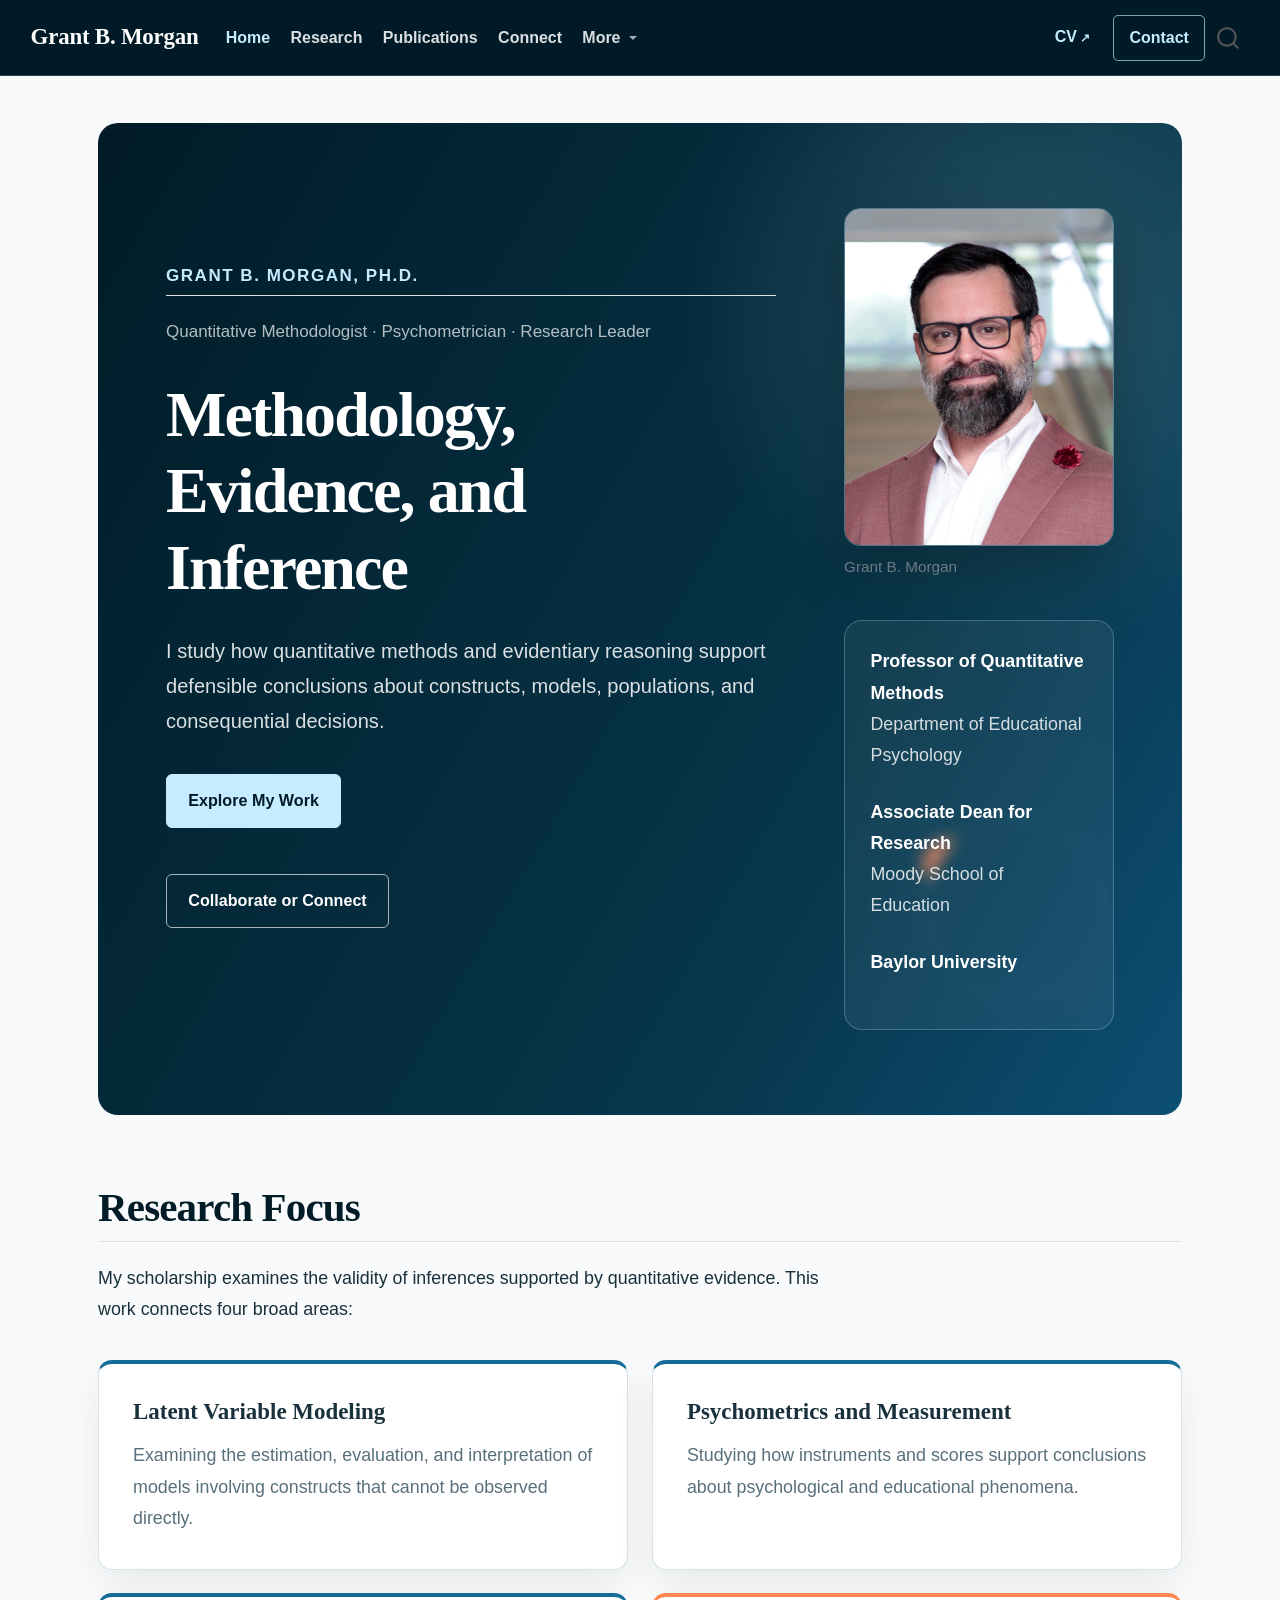
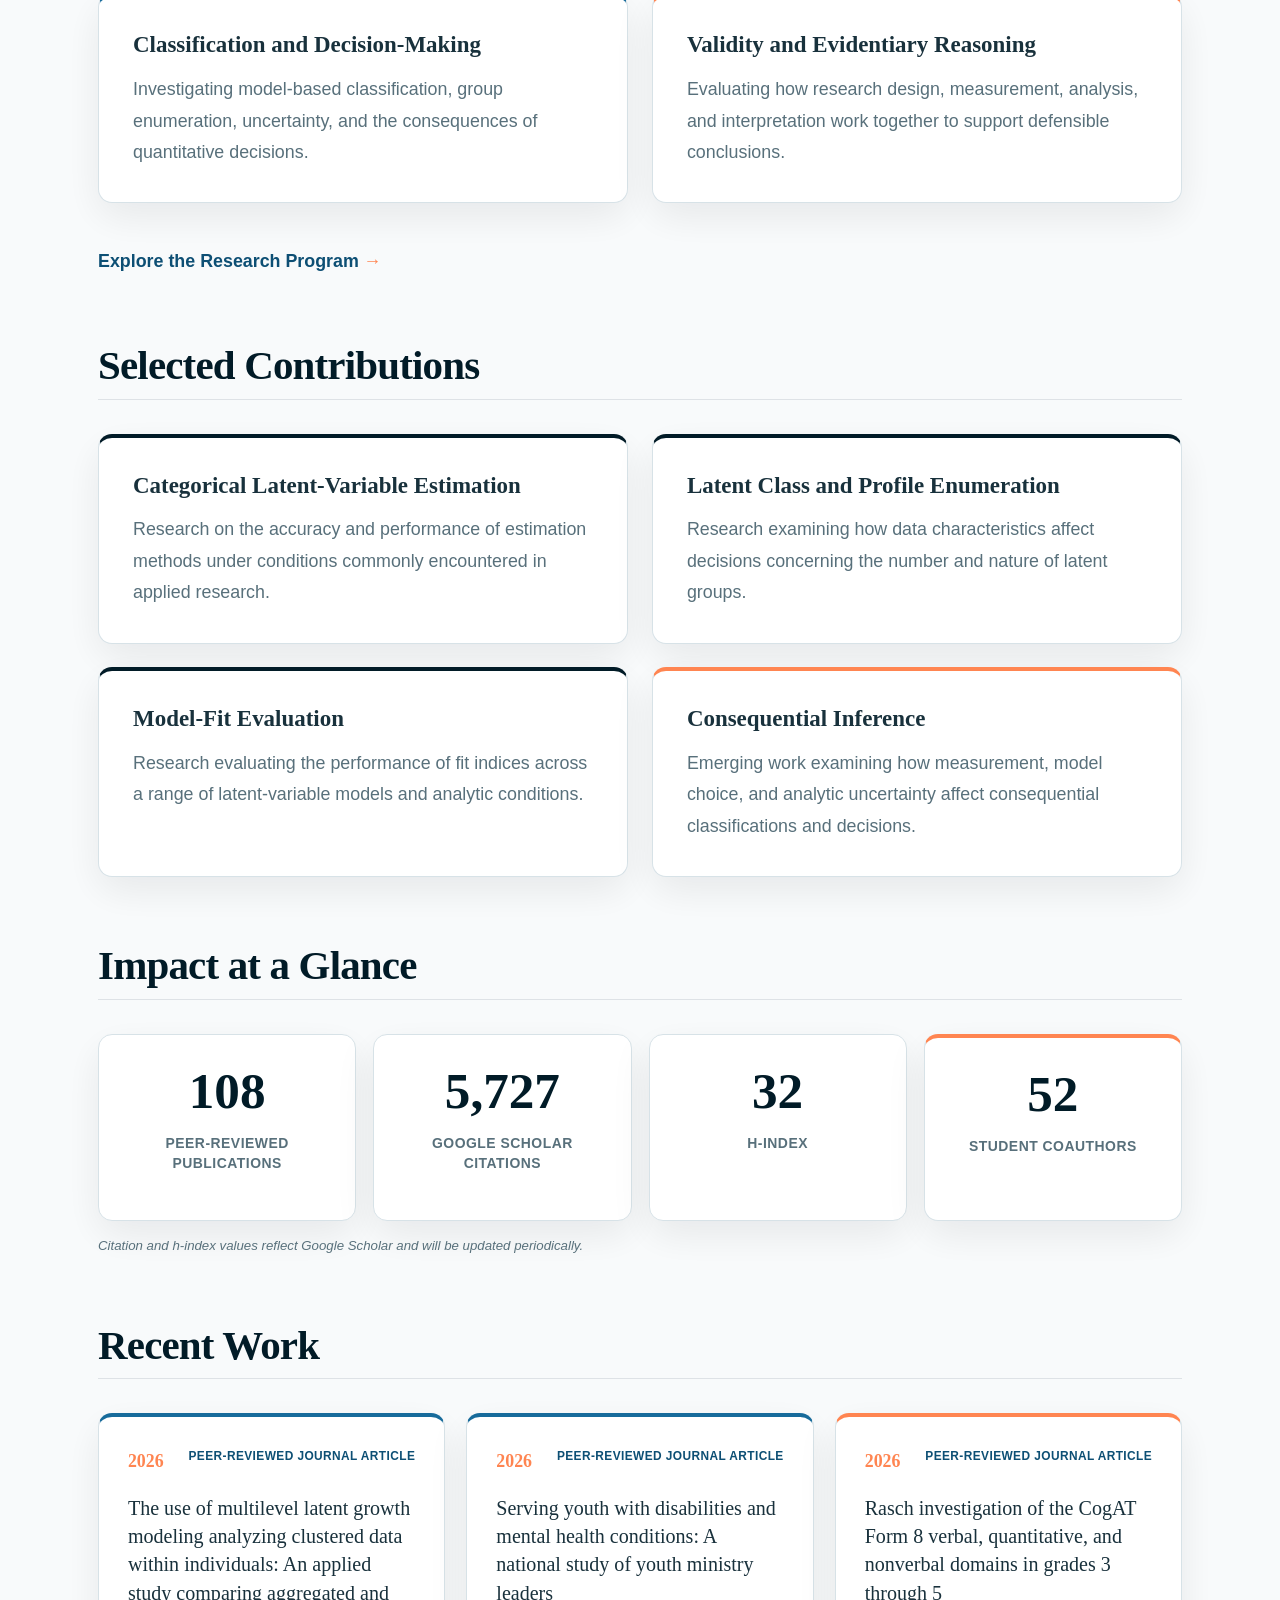
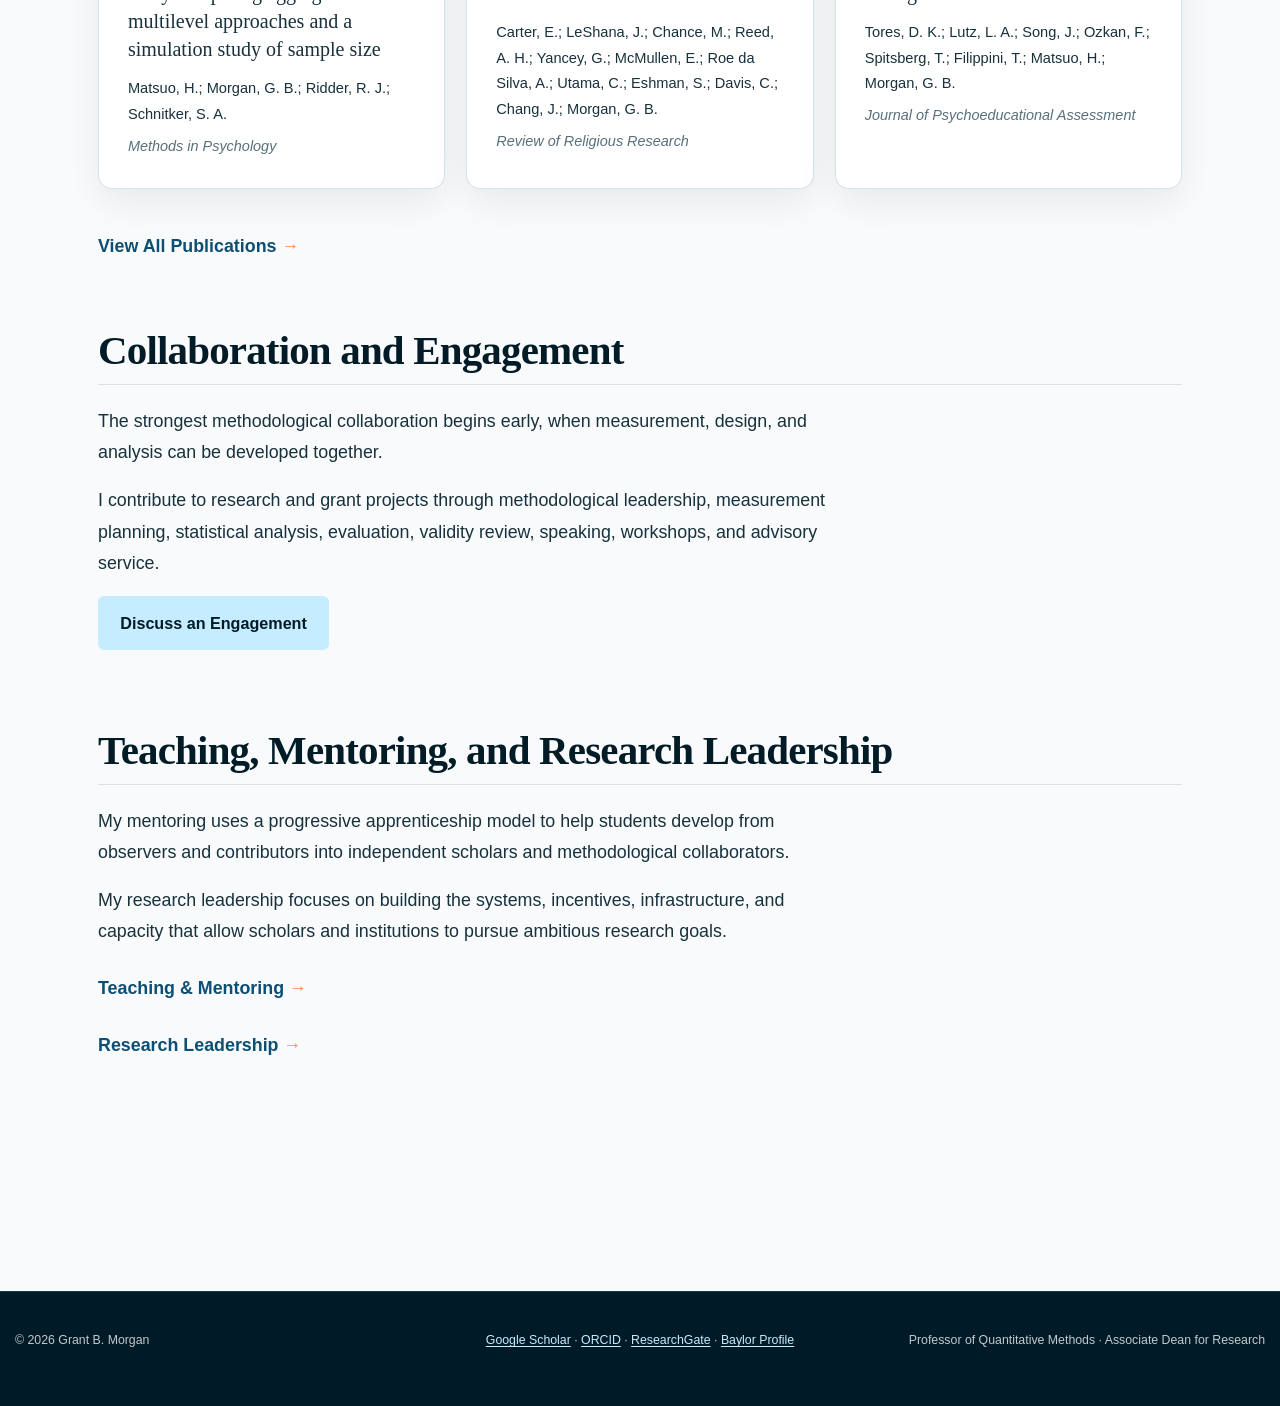
==== commit 1eda1d85: "Update citation count" ====
--- a/docs/index.html
+++ b/docs/index.html
@@ -242,7 +242,7 @@
 <p><span class="impact-label">Peer-Reviewed Publications</span></p>
 </div>
 <div class="impact-metric">
-<p><span class="impact-number">5,663</span></p>
+<p><span class="impact-number">5,727</span></p>
 <p><span class="impact-label">Google Scholar Citations</span></p>
 </div>
 <div class="impact-metric">
--- a/docs/styles.css
+++ b/docs/styles.css
@@ -62,15 +62,15 @@
 }
 
 h1 {
-  font-size: clamp(2.6rem, 6vw, 5rem);
-  letter-spacing: -0.035em;
+  font-size: clamp(2.45rem, 4.5vw, 3.8rem);
+  letter-spacing: -0.03em;
 }
 
 h2 {
   margin-top: 3.75rem;
   margin-bottom: 1.25rem;
-  font-size: clamp(2rem, 4vw, 3rem);
-  letter-spacing: -0.025em;
+  font-size: clamp(1.8rem, 3.2vw, 2.6rem);
+  letter-spacing: -0.02em;
 }
 
 h3 {
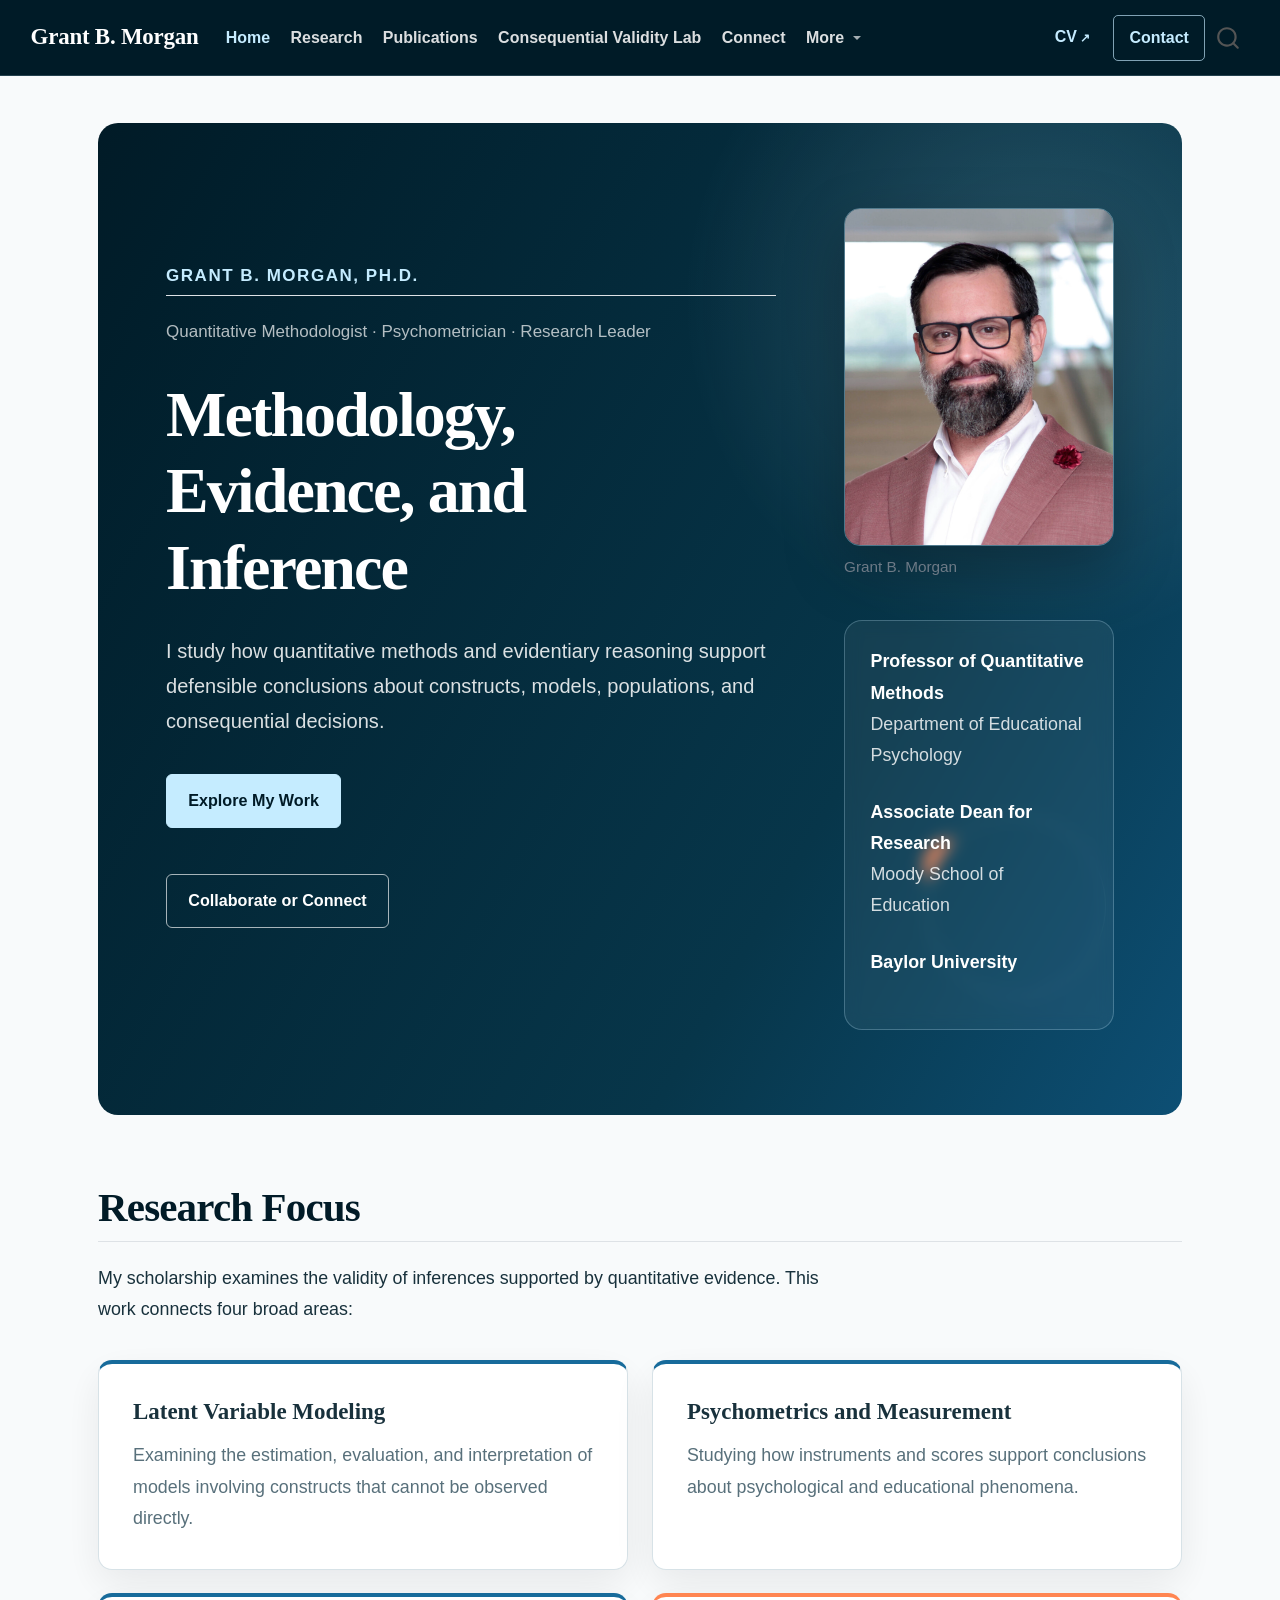
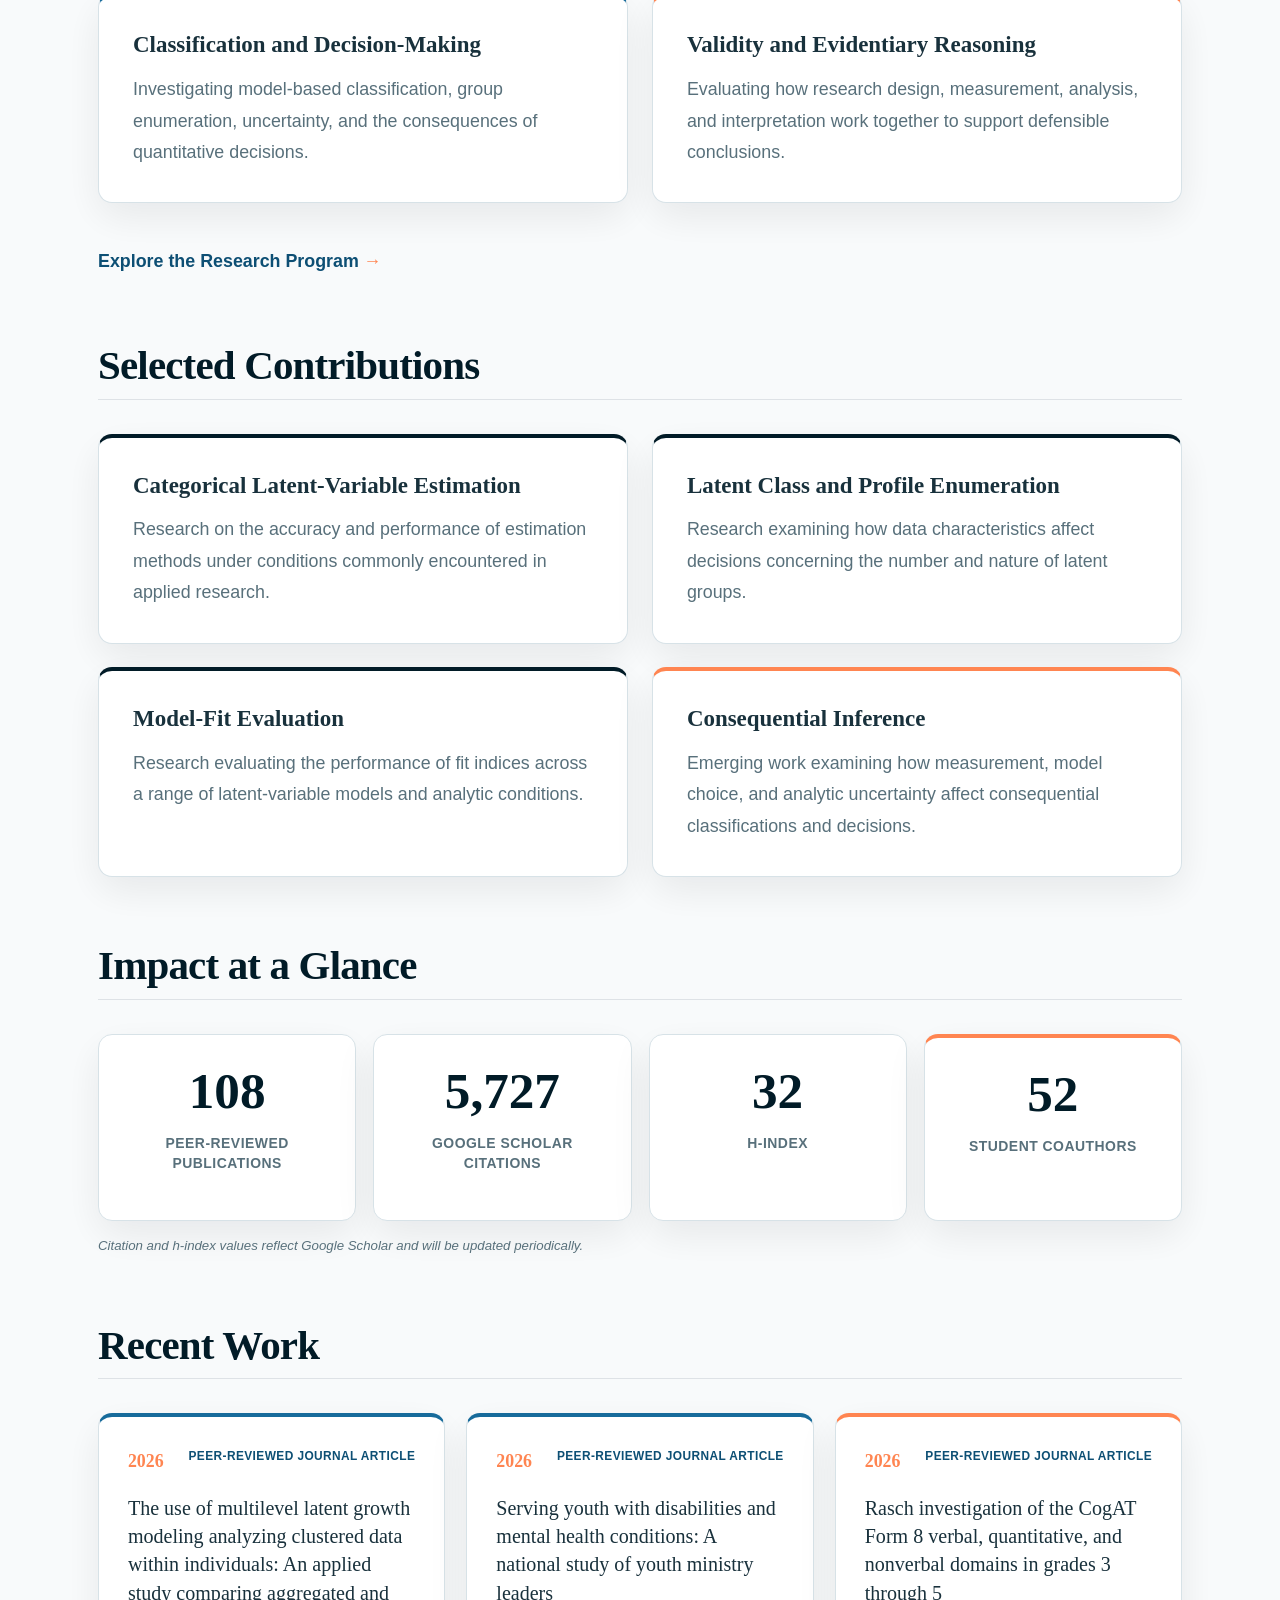
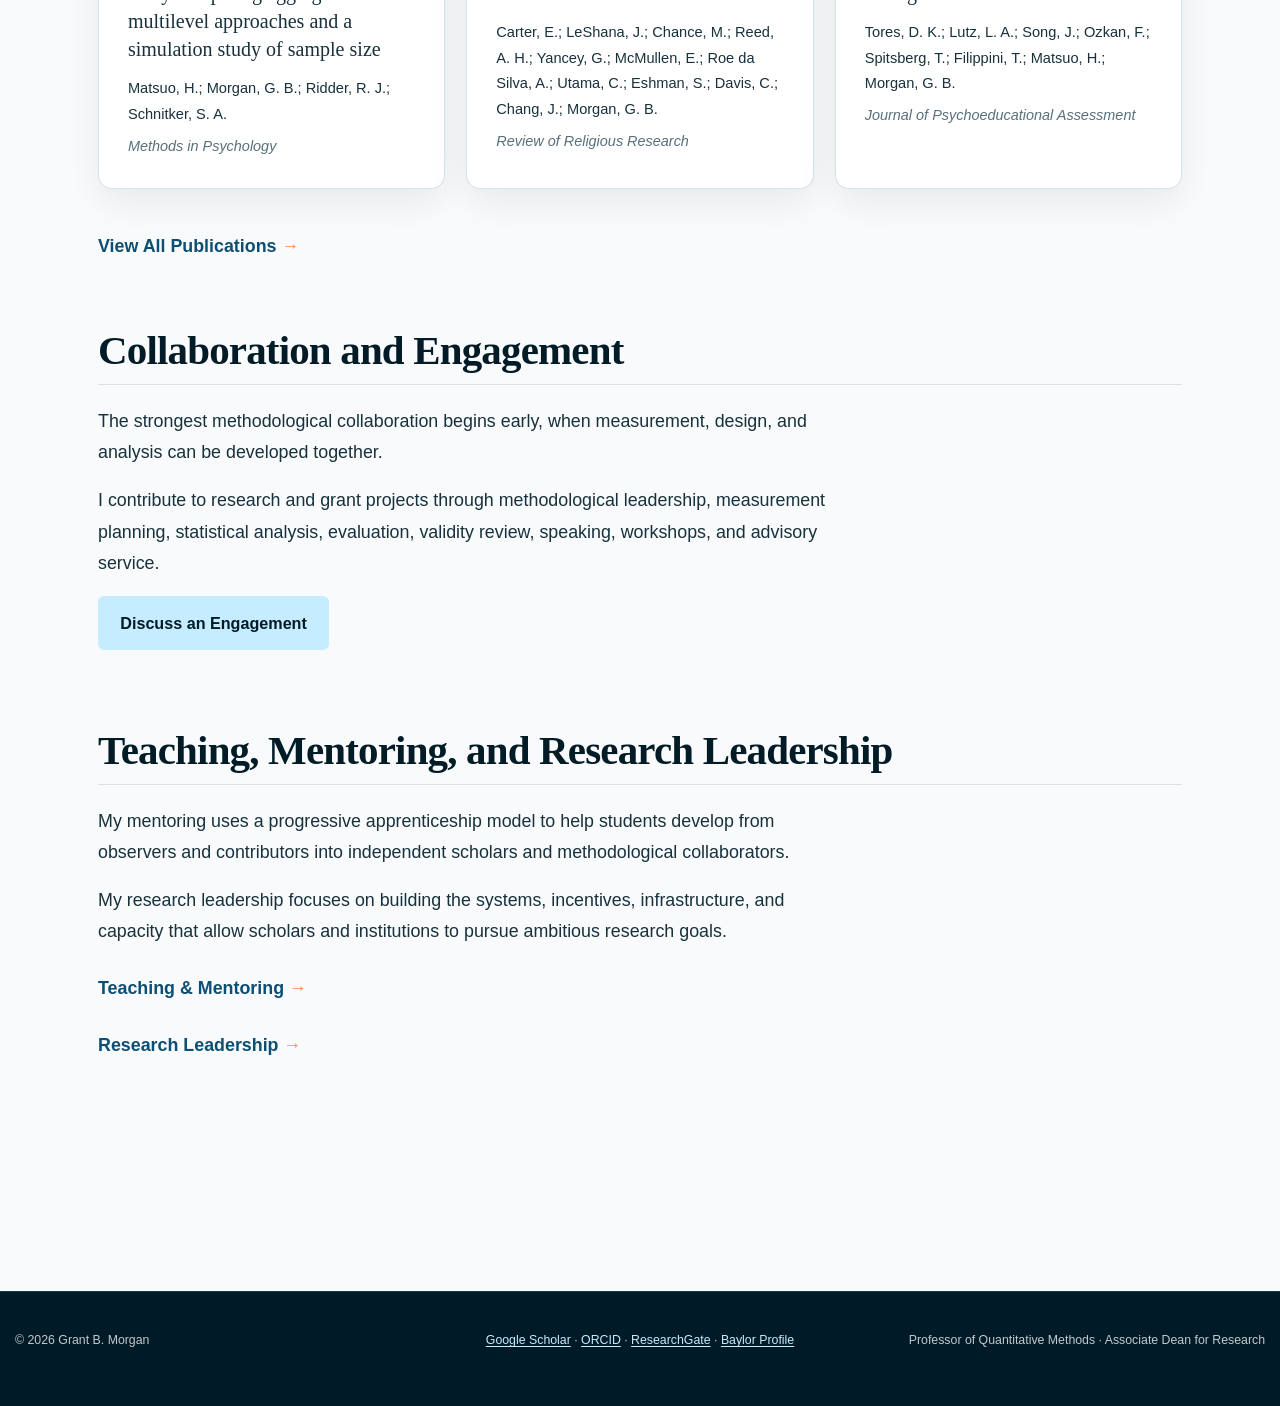
==== commit 223716bc: "Add Consequential Validity Lab to navigation" ====
--- a/docs/index.html
+++ b/docs/index.html
@@ -103,6 +103,10 @@
   <li class="nav-item">
     <a class="nav-link" href="./publications.html"> 
 <span class="menu-text">Publications</span></a>
+  </li>  
+  <li class="nav-item">
+    <a class="nav-link" href="./consequential-validity-lab.html"> 
+<span class="menu-text">Consequential Validity Lab</span></a>
   </li>  
   <li class="nav-item">
     <a class="nav-link" href="./engagement.html"> 
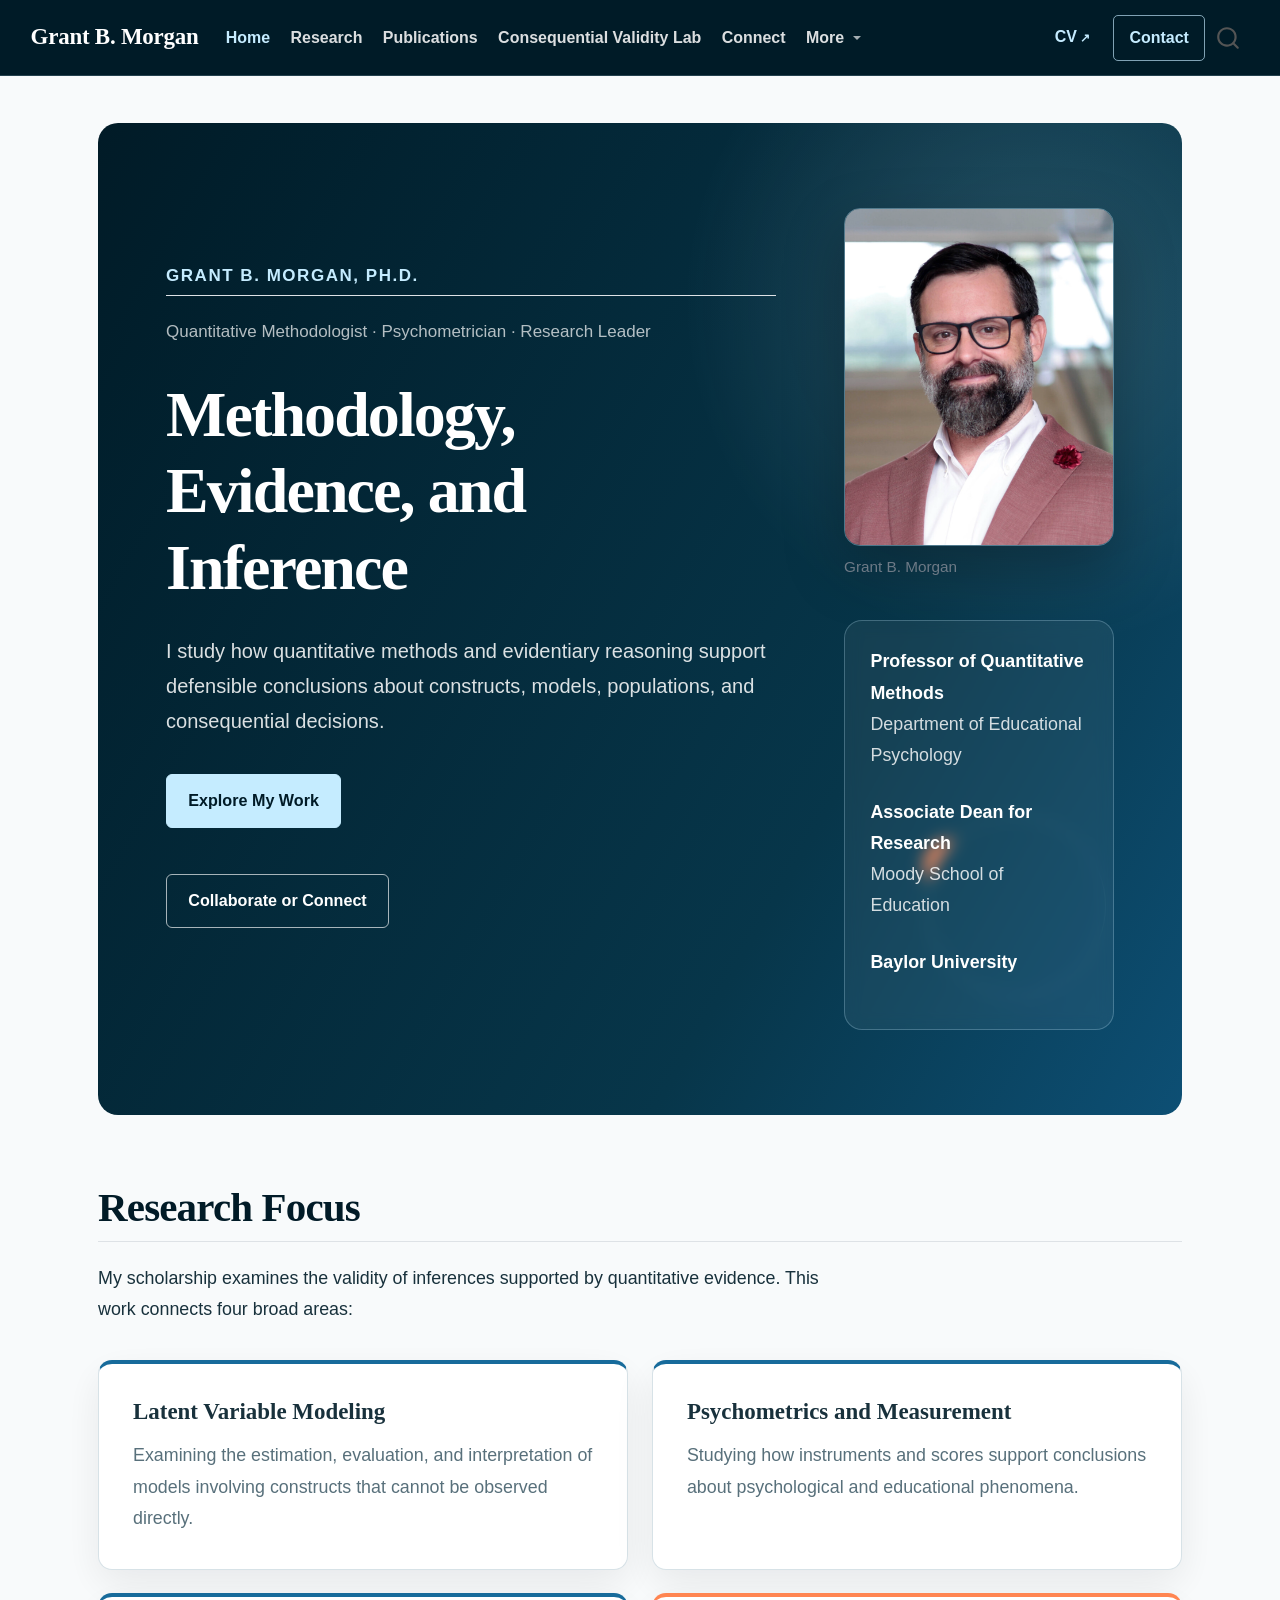
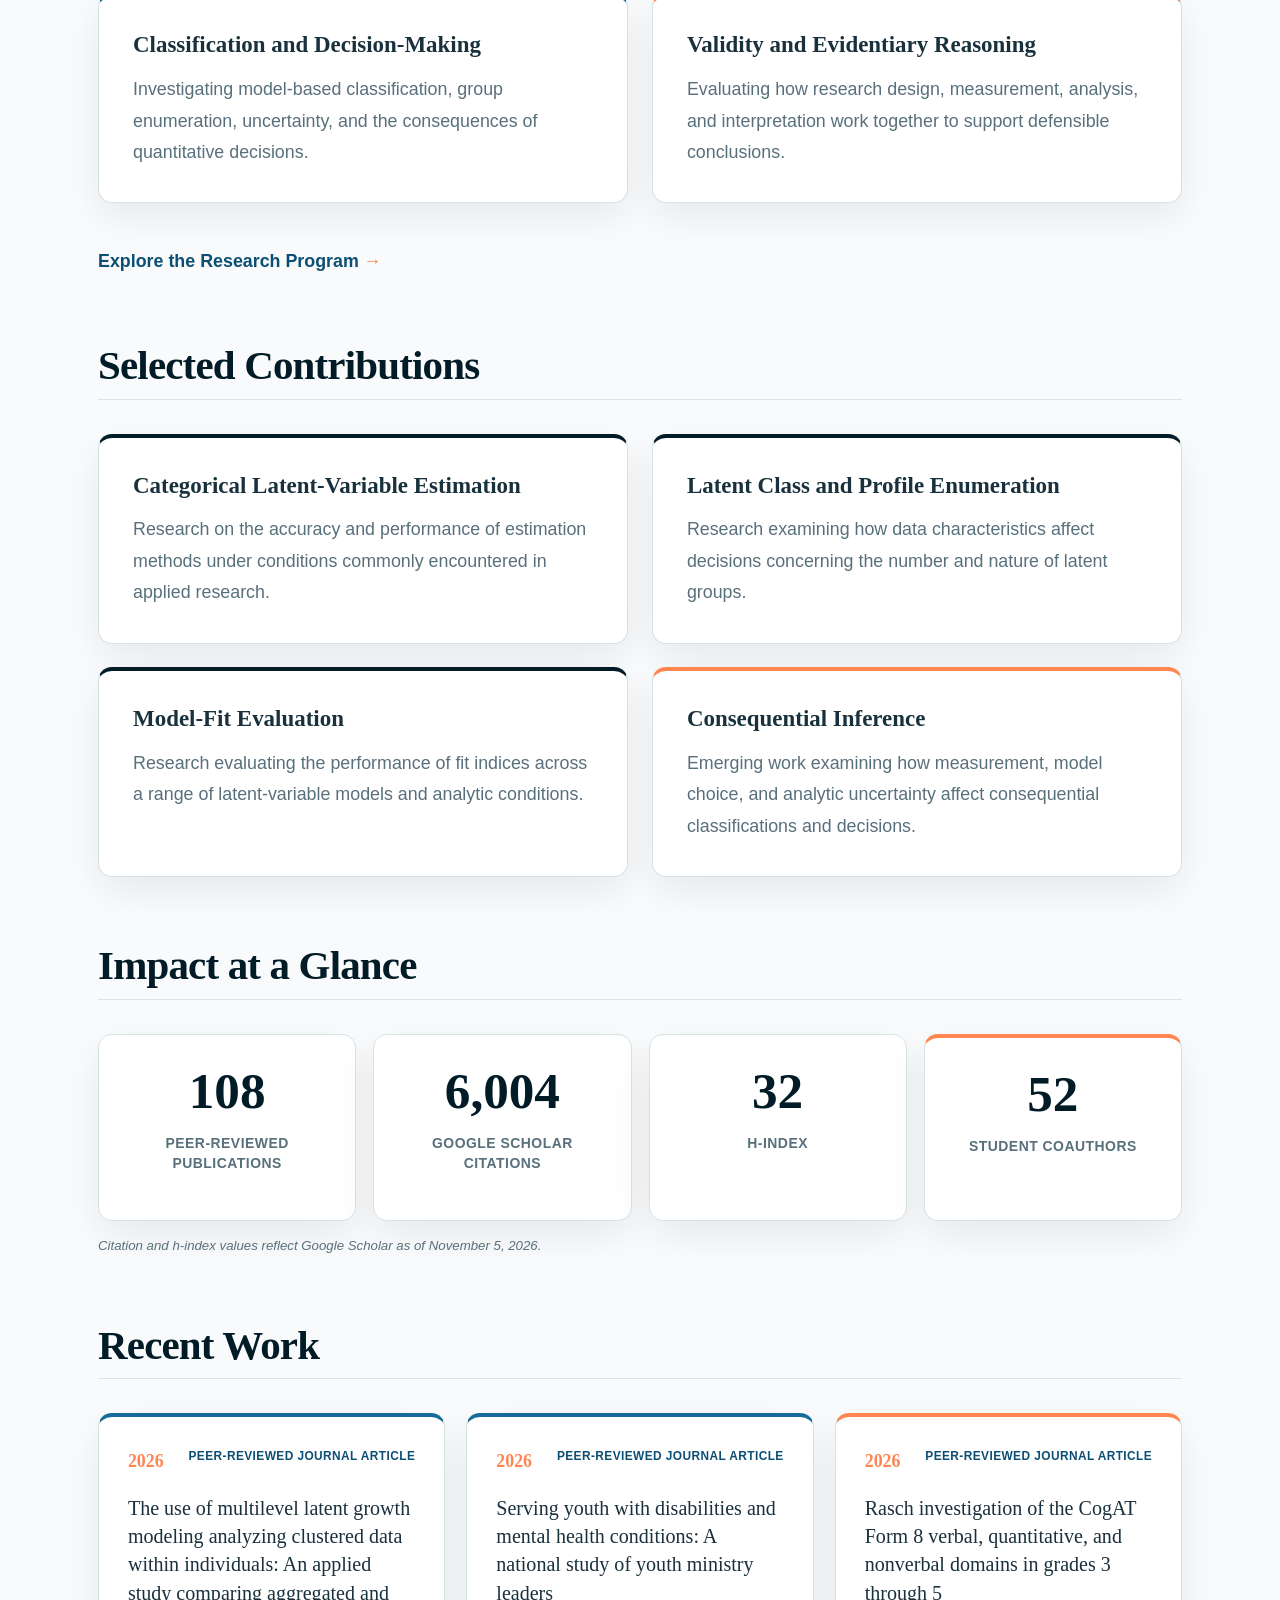
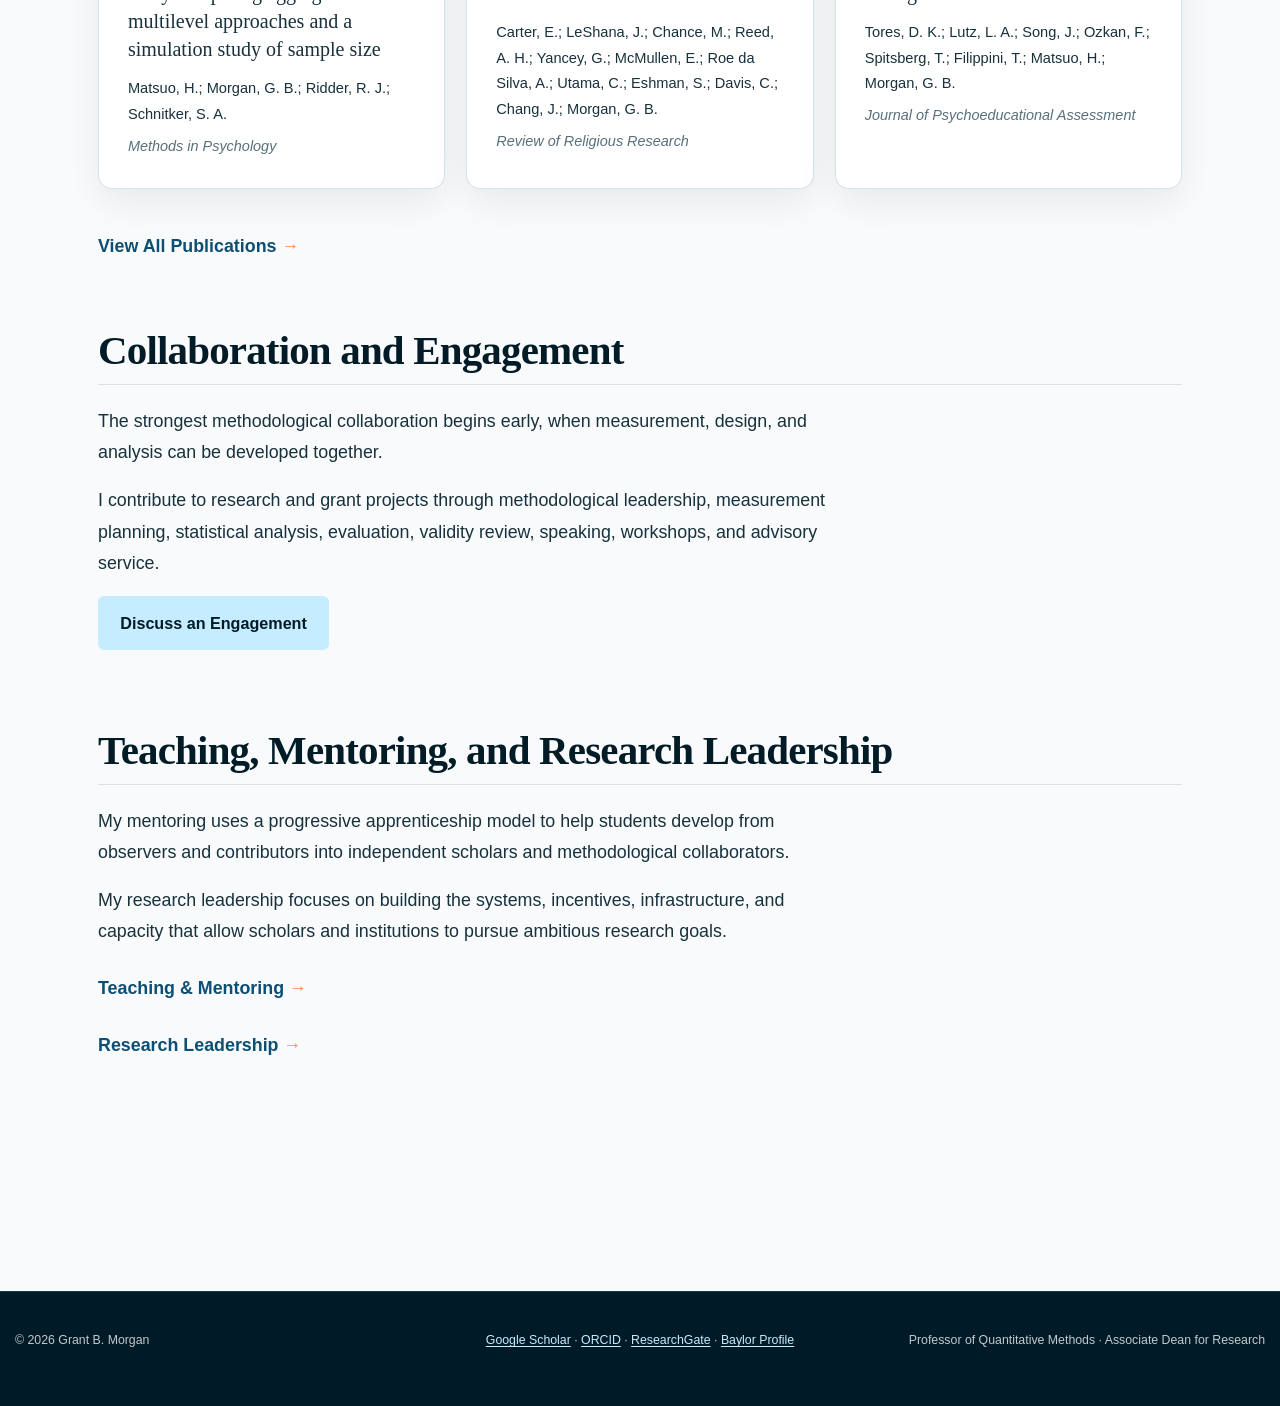
==== commit 247360be: "Update published citation metrics" ====
--- a/docs/index.html
+++ b/docs/index.html
@@ -246,7 +246,7 @@
 <p><span class="impact-label">Peer-Reviewed Publications</span></p>
 </div>
 <div class="impact-metric">
-<p><span class="impact-number">5,727</span></p>
+<p><span class="impact-number">6,004</span></p>
 <p><span class="impact-label">Google Scholar Citations</span></p>
 </div>
 <div class="impact-metric">
@@ -259,7 +259,7 @@
 </div>
 </div>
 <p class="impact-note">
-Citation and h-index values reflect Google Scholar and will be updated periodically.
+Citation and h-index values reflect Google Scholar as of November 5, 2026.
 </p>
 </section>
 <section id="recent-work" class="level2">
@@ -745,4 +745,4 @@
 
 
 
-</body></html>+</body></html>
--- a/docs/styles.css
+++ b/docs/styles.css
@@ -79,6 +79,10 @@
 
 p {
   max-width: 74ch;
+}
+
+.quarto-title h1.title {
+  font-size: 2.2rem;
 }
 
 /* ---------- Navigation ---------- */
